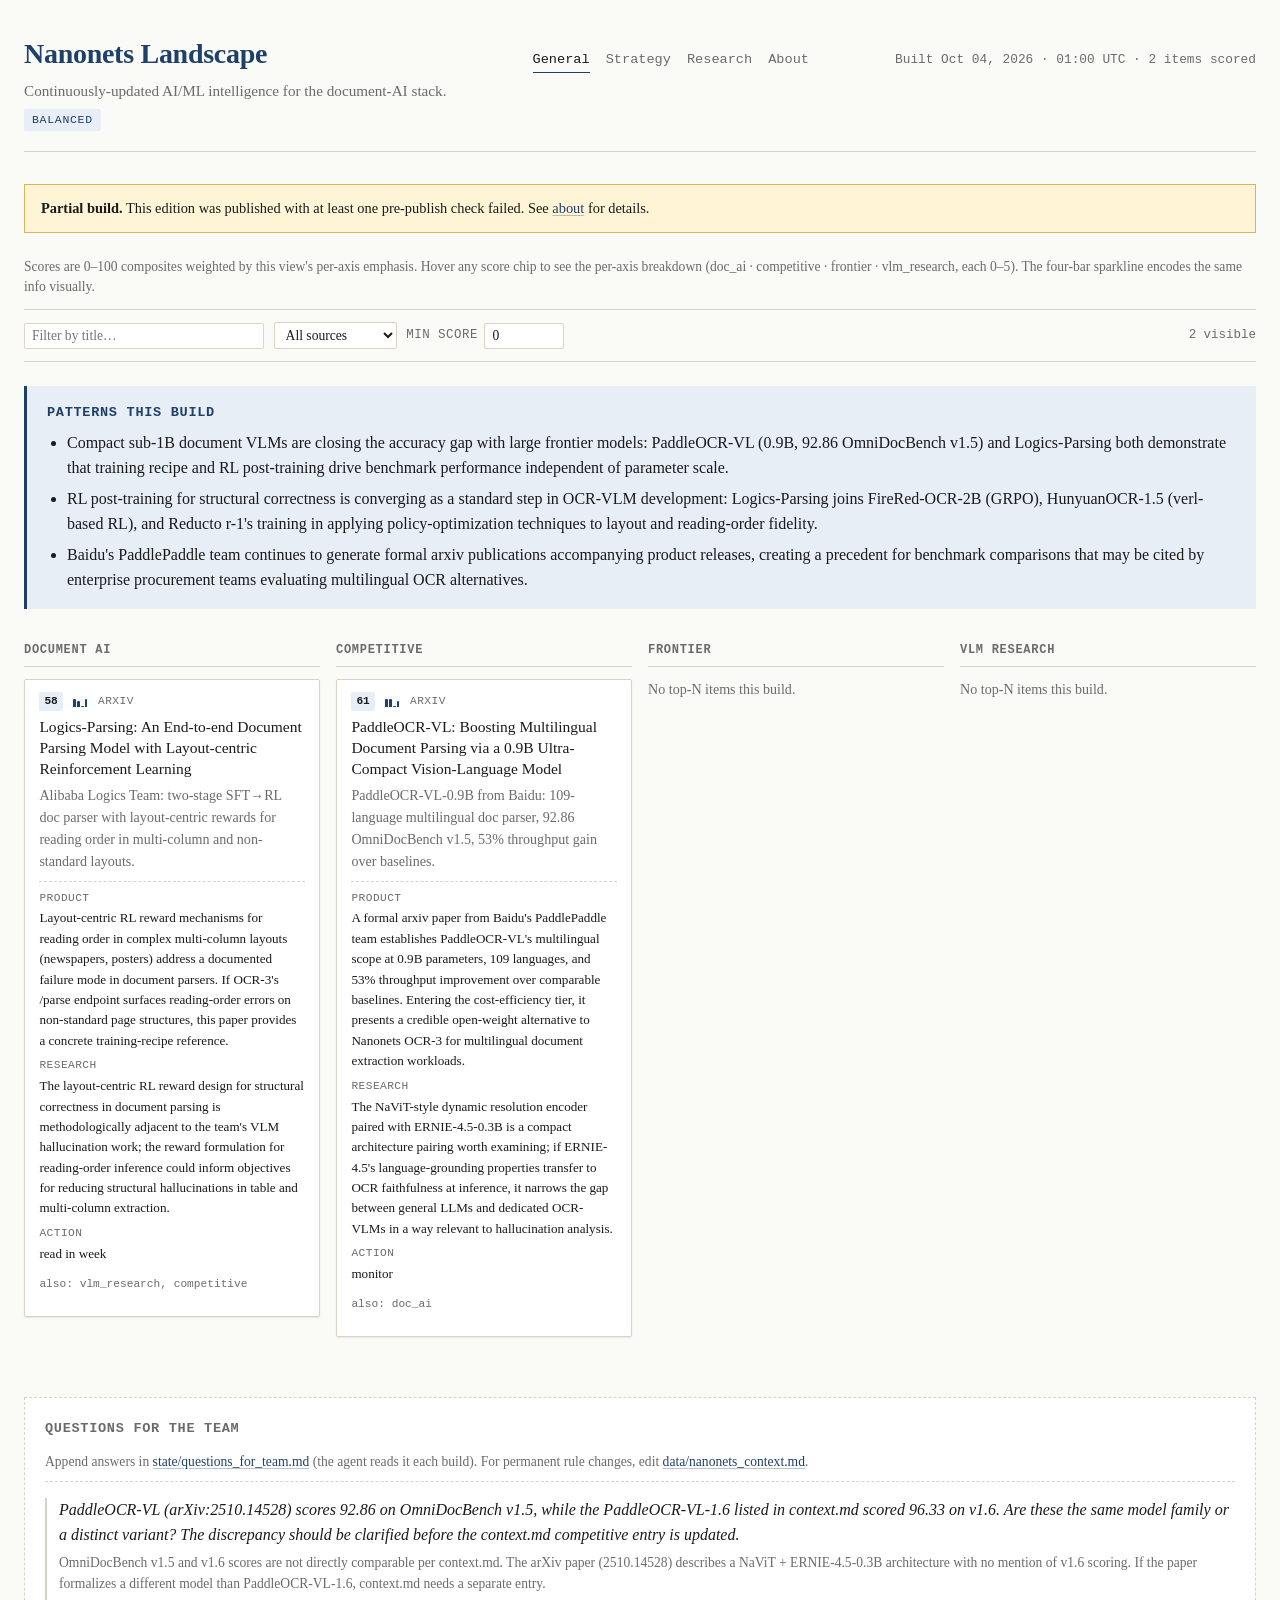
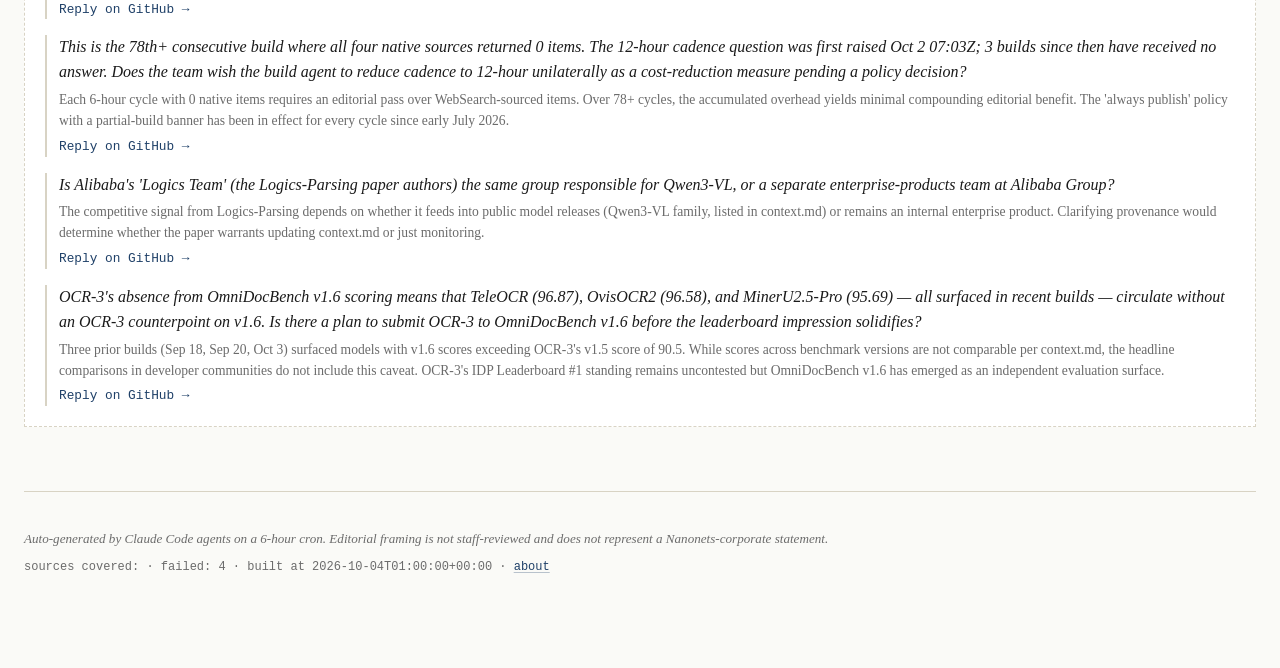
==== docs/index.html @ 40704bd5 "build: edition 2026-10-04T01:00:00+00:00 (2 items)" ====
<!DOCTYPE html>
<html lang="en">
<head>
  <meta charset="utf-8">
  <meta name="viewport" content="width=device-width, initial-scale=1.0">
  <meta http-equiv="cache-control" content="max-age=300">
  <title>Nanonets Landscape</title>
  <link rel="stylesheet" href="assets/styles.css">
  <style>:root { --color-accent: #1f4068; }</style>
</head>
<body data-view="default">

<header class="site-header">
  <div>
    <h1>Nanonets Landscape</h1>
    <p class="subtitle">Continuously-updated AI/ML intelligence for the document-AI stack.</p>
    <p class="emphasis-tag">Balanced</p>
  </div>
  <nav class="site-nav" aria-label="Audience views">
    <a href="index.html" class="current">General</a>
    <a href="for-prathamesh.html" >Strategy</a>
    <a href="for-dl-team.html" >Research</a>
    <a href="about.html">About</a>
  </nav>
  <span class="built-at">Built Oct 04, 2026 · 01:00 UTC · 2 items scored</span>
</header>

<div class="partial-banner">
  <strong>Partial build.</strong> This edition was published with at least one
  pre-publish check failed. See <a href="about.html">about</a> for details.
</div>

<p class="score-legend">
  Scores are 0–100 composites weighted by this view's per-axis emphasis. Hover any score chip to see the per-axis breakdown
  (doc_ai · competitive · frontier · vlm_research, each 0–5). The four-bar sparkline encodes the same info visually.
</p>

<section class="controls" aria-label="Filter and sort controls">
  <input type="search" id="filter-text" placeholder="Filter by title…" aria-label="Filter by title">
  <select id="filter-source" aria-label="Filter by source">
    <option value="">All sources</option>
    <option value="arxiv">arxiv</option>
    <option value="hn">hn</option>
    <option value="rss">rss</option>
    <option value="github_trending">github_trending</option>
  </select>
  <label>Min score
    <input type="number" id="filter-min" min="0" max="100" step="5" value="0" aria-label="Minimum composite score">
  </label>
  <span id="filter-count" class="filter-count"></span>
</section>

<section class="brief" aria-label="Today's brief">
  <h2>Patterns this build</h2>
  <ul>
    <li>Compact sub-1B document VLMs are closing the accuracy gap with large frontier models: PaddleOCR-VL (0.9B, 92.86 OmniDocBench v1.5) and Logics-Parsing both demonstrate that training recipe and RL post-training drive benchmark performance independent of parameter scale.</li>
    <li>RL post-training for structural correctness is converging as a standard step in OCR-VLM development: Logics-Parsing joins FireRed-OCR-2B (GRPO), HunyuanOCR-1.5 (verl-based RL), and Reducto r-1&#39;s training in applying policy-optimization techniques to layout and reading-order fidelity.</li>
    <li>Baidu&#39;s PaddlePaddle team continues to generate formal arxiv publications accompanying product releases, creating a precedent for benchmark comparisons that may be cited by enterprise procurement teams evaluating multilingual OCR alternatives.</li>
  </ul>
</section>

<section class="axes" aria-label="Items by axis">
  <div class="axis-col" data-axis="doc_ai">
    <h2>Document AI</h2>
<article class="item "
         data-source="arxiv"
         data-score="58">
  <div class="item-meta">
    <span class="item-score"
          title="doc_ai 4 · competitive 3 · frontier 0 · vlm_research 4 = 58 (this view's weighting)">58</span>
    <span class="sparkline" aria-hidden="true">
      <span style="height: 80%"></span><span style="height: 60%"></span><span style="height: 0%"></span><span style="height: 80%"></span>
    </span>
    <span class="item-source">arxiv</span>
  </div>
  <p class="item-title">
    <a href="https://arxiv.org/abs/2509.19760" target="_blank" rel="nofollow noopener noreferrer">Logics-Parsing: An End-to-end Document Parsing Model with Layout-centric Reinforcement Learning</a>
  </p>
  <p class="item-summary">Alibaba Logics Team: two-stage SFT→RL doc parser with layout-centric rewards for reading order in multi-column and non-standard layouts.</p>
  <div class="framing">
    <dl>
      <dt>Product</dt>
      <dd>Layout-centric RL reward mechanisms for reading order in complex multi-column layouts (newspapers, posters) address a documented failure mode in document parsers. If OCR-3&#39;s /parse endpoint surfaces reading-order errors on non-standard page structures, this paper provides a concrete training-recipe reference.</dd>
      <dt>Research</dt>
      <dd>The layout-centric RL reward design for structural correctness in document parsing is methodologically adjacent to the team&#39;s VLM hallucination work; the reward formulation for reading-order inference could inform objectives for reducing structural hallucinations in table and multi-column extraction.</dd>
      <dt>Action</dt>
      <dd>read in week</dd>
    </dl>
  </div>
  <p class="secondary-axes">also: vlm_research, competitive</p>
</article>  </div>
  <div class="axis-col" data-axis="competitive">
    <h2>Competitive</h2>
<article class="item "
         data-source="arxiv"
         data-score="61">
  <div class="item-meta">
    <span class="item-score"
          title="doc_ai 4 · competitive 4 · frontier 0 · vlm_research 3 = 61 (this view's weighting)">61</span>
    <span class="sparkline" aria-hidden="true">
      <span style="height: 80%"></span><span style="height: 80%"></span><span style="height: 0%"></span><span style="height: 60%"></span>
    </span>
    <span class="item-source">arxiv</span>
  </div>
  <p class="item-title">
    <a href="https://arxiv.org/abs/2510.14528" target="_blank" rel="nofollow noopener noreferrer">PaddleOCR-VL: Boosting Multilingual Document Parsing via a 0.9B Ultra-Compact Vision-Language Model</a>
  </p>
  <p class="item-summary">PaddleOCR-VL-0.9B from Baidu: 109-language multilingual doc parser, 92.86 OmniDocBench v1.5, 53% throughput gain over baselines.</p>
  <div class="framing">
    <dl>
      <dt>Product</dt>
      <dd>A formal arxiv paper from Baidu&#39;s PaddlePaddle team establishes PaddleOCR-VL&#39;s multilingual scope at 0.9B parameters, 109 languages, and 53% throughput improvement over comparable baselines. Entering the cost-efficiency tier, it presents a credible open-weight alternative to Nanonets OCR-3 for multilingual document extraction workloads.</dd>
      <dt>Research</dt>
      <dd>The NaViT-style dynamic resolution encoder paired with ERNIE-4.5-0.3B is a compact architecture pairing worth examining; if ERNIE-4.5&#39;s language-grounding properties transfer to OCR faithfulness at inference, it narrows the gap between general LLMs and dedicated OCR-VLMs in a way relevant to hallucination analysis.</dd>
      <dt>Action</dt>
      <dd>monitor</dd>
    </dl>
  </div>
  <p class="secondary-axes">also: doc_ai</p>
</article>  </div>
  <div class="axis-col" data-axis="frontier">
    <h2>Frontier</h2>
      <p class="item-summary">No top-N items this build.</p>
  </div>
  <div class="axis-col" data-axis="vlm_research">
    <h2>VLM research</h2>
      <p class="item-summary">No top-N items this build.</p>
  </div>
</section>

<aside class="ai-partner" aria-label="Questions from your AI partner">
  <h2>Questions for the team</h2>
  <p class="ai-partner-howto">
    Append answers in
    <a href="https://github.com/shehral/nn-landscape/blob/main/state/questions_for_team.md" target="_blank" rel="noopener">state/questions_for_team.md</a>
    (the agent reads it each build). For permanent rule changes, edit
    <a href="https://github.com/shehral/nn-landscape/blob/main/data/nanonets_context.md" target="_blank" rel="noopener">data/nanonets_context.md</a>.
  </p>
  <div class="question">
    <p class="question-text">PaddleOCR-VL (arXiv:2510.14528) scores 92.86 on OmniDocBench v1.5, while the PaddleOCR-VL-1.6 listed in context.md scored 96.33 on v1.6. Are these the same model family or a distinct variant? The discrepancy should be clarified before the context.md competitive entry is updated.</p>
    <p class="question-context">OmniDocBench v1.5 and v1.6 scores are not directly comparable per context.md. The arXiv paper (2510.14528) describes a NaViT + ERNIE-4.5-0.3B architecture with no mention of v1.6 scoring. If the paper formalizes a different model than PaddleOCR-VL-1.6, context.md needs a separate entry.</p>
    <p class="question-reply"><a href="https://github.com/shehral/nn-landscape/edit/main/state/questions_for_team.md" target="_blank" rel="noopener">Reply on GitHub →</a></p>
  </div>
  <div class="question">
    <p class="question-text">This is the 78th+ consecutive build where all four native sources returned 0 items. The 12-hour cadence question was first raised Oct 2 07:03Z; 3 builds since then have received no answer. Does the team wish the build agent to reduce cadence to 12-hour unilaterally as a cost-reduction measure pending a policy decision?</p>
    <p class="question-context">Each 6-hour cycle with 0 native items requires an editorial pass over WebSearch-sourced items. Over 78+ cycles, the accumulated overhead yields minimal compounding editorial benefit. The &#39;always publish&#39; policy with a partial-build banner has been in effect for every cycle since early July 2026.</p>
    <p class="question-reply"><a href="https://github.com/shehral/nn-landscape/edit/main/state/questions_for_team.md" target="_blank" rel="noopener">Reply on GitHub →</a></p>
  </div>
  <div class="question">
    <p class="question-text">Is Alibaba&#39;s &#39;Logics Team&#39; (the Logics-Parsing paper authors) the same group responsible for Qwen3-VL, or a separate enterprise-products team at Alibaba Group?</p>
    <p class="question-context">The competitive signal from Logics-Parsing depends on whether it feeds into public model releases (Qwen3-VL family, listed in context.md) or remains an internal enterprise product. Clarifying provenance would determine whether the paper warrants updating context.md or just monitoring.</p>
    <p class="question-reply"><a href="https://github.com/shehral/nn-landscape/edit/main/state/questions_for_team.md" target="_blank" rel="noopener">Reply on GitHub →</a></p>
  </div>
  <div class="question">
    <p class="question-text">OCR-3&#39;s absence from OmniDocBench v1.6 scoring means that TeleOCR (96.87), OvisOCR2 (96.58), and MinerU2.5-Pro (95.69) — all surfaced in recent builds — circulate without an OCR-3 counterpoint on v1.6. Is there a plan to submit OCR-3 to OmniDocBench v1.6 before the leaderboard impression solidifies?</p>
    <p class="question-context">Three prior builds (Sep 18, Sep 20, Oct 3) surfaced models with v1.6 scores exceeding OCR-3&#39;s v1.5 score of 90.5. While scores across benchmark versions are not comparable per context.md, the headline comparisons in developer communities do not include this caveat. OCR-3&#39;s IDP Leaderboard #1 standing remains uncontested but OmniDocBench v1.6 has emerged as an independent evaluation surface.</p>
    <p class="question-reply"><a href="https://github.com/shehral/nn-landscape/edit/main/state/questions_for_team.md" target="_blank" rel="noopener">Reply on GitHub →</a></p>
  </div>
</aside>

<footer class="site-footer">
  <p class="disclaimer">
    Auto-generated by Claude Code agents on a 6-hour cron. Editorial framing
    is not staff-reviewed and does not represent a Nanonets-corporate
    statement.
  </p>
  <p class="provenance">
    sources covered:     · failed: 4 · built at 2026-10-04T01:00:00+00:00
    · <a href="about.html">about</a>
  </p>
</footer>

<script>
(function() {
  const filterText = document.getElementById('filter-text');
  const filterSource = document.getElementById('filter-source');
  const filterMin = document.getElementById('filter-min');
  const count = document.getElementById('filter-count');
  const items = Array.from(document.querySelectorAll('article.item, .more-items li'));

  function apply() {
    const needle = (filterText.value || '').toLowerCase();
    const source = filterSource.value;
    const minScore = parseInt(filterMin.value, 10) || 0;
    let visible = 0;
    items.forEach(el => {
      const score = parseInt(el.dataset.score, 10) || 0;
      const src = el.dataset.source;
      const text = (el.textContent || '').toLowerCase();
      const ok = (!needle || text.indexOf(needle) >= 0)
              && (!source || src === source)
              && (score >= minScore);
      el.style.display = ok ? '' : 'none';
      if (ok) visible += 1;
    });
    count.textContent = visible + ' visible';
  }

  filterText.addEventListener('input', apply);
  filterSource.addEventListener('change', apply);
  filterMin.addEventListener('input', apply);
  apply();
})();
</script>

</body>
</html>
---- docs/assets/styles.css ----
/* Nanonets Landscape — analyst-grade typography, restrained palette,
   no build step. CSS variables + Grid + mobile-first. */

:root {
  --color-bg: #fafaf7;
  --color-card: #ffffff;
  --color-text: #1a1a1a;
  --color-muted: #6b6b6b;
  --color-rule: #d8d3c4;
  --color-accent: #1f4068;
  --color-accent-soft: #e7eef6;
  --color-hostility: #8a4a31;
  --color-hostility-soft: #f5ece5;

  --serif: "Iowan Old Style", "Source Serif Pro", "Charter", Georgia, serif;
  --mono: "JetBrains Mono", "SF Mono", Menlo, Consolas, monospace;

  --content-max: 88rem;
  --gutter: 1.5rem;
  --line-height: 1.55;

  --shadow-card: 0 1px 0 rgba(0, 0, 0, 0.04), 0 1px 3px rgba(0, 0, 0, 0.04);
}

* { box-sizing: border-box; }

html {
  font-family: var(--serif);
  color: var(--color-text);
  background: var(--color-bg);
  -webkit-font-smoothing: antialiased;
  text-rendering: optimizeLegibility;
  font-size: 16px;
}

body {
  margin: 0;
  line-height: var(--line-height);
  max-width: var(--content-max);
  margin-inline: auto;
  padding: 2rem var(--gutter) 5rem;
}

a {
  color: var(--color-accent);
  text-decoration: underline;
  text-decoration-color: rgba(31, 64, 104, 0.3);
  text-underline-offset: 2px;
}

a:hover { text-decoration-color: currentColor; }

/* ---------- Header ---------- */

.site-header {
  border-bottom: 1px solid var(--color-rule);
  padding-bottom: 1.25rem;
  margin-bottom: 2rem;
  display: flex;
  align-items: baseline;
  justify-content: space-between;
  gap: 1.5rem;
  flex-wrap: wrap;
}

.site-header h1 {
  margin: 0;
  font-size: 1.75rem;
  font-weight: 600;
  letter-spacing: -0.01em;
  color: var(--color-accent);
}

.site-header .subtitle {
  color: var(--color-muted);
  font-size: 0.95rem;
  margin: 0.25rem 0 0;
}

.site-header .emphasis-tag {
  font-family: var(--mono);
  font-size: 0.72rem;
  text-transform: uppercase;
  letter-spacing: 0.06em;
  color: var(--color-accent);
  background: var(--color-accent-soft);
  display: inline-block;
  padding: 2px 8px;
  border-radius: 2px;
  margin: 0.4rem 0 0;
}

.site-nav {
  display: flex;
  gap: 1rem;
  font-family: var(--mono);
  font-size: 0.85rem;
}

.site-nav a {
  text-decoration: none;
  color: var(--color-muted);
  padding-bottom: 2px;
  border-bottom: 1px solid transparent;
}

.site-nav a.current {
  color: var(--color-text);
  border-bottom-color: var(--color-accent);
}

.built-at {
  font-family: var(--mono);
  font-size: 0.8rem;
  color: var(--color-muted);
}

/* ---------- Brief (trend bullets above fold) ---------- */

.brief {
  background: var(--color-accent-soft);
  border-left: 3px solid var(--color-accent);
  padding: 1rem 1.25rem;
  margin-bottom: 2rem;
}

.brief h2 {
  margin: 0 0 0.5rem;
  font-size: 0.85rem;
  font-family: var(--mono);
  text-transform: uppercase;
  letter-spacing: 0.05em;
  color: var(--color-accent);
}

.brief ul { margin: 0; padding-left: 1.25rem; }
.brief li { margin-bottom: 0.4rem; }
.brief li:last-child { margin-bottom: 0; }

/* ---------- Axis columns ---------- */

.axes {
  display: grid;
  grid-template-columns: repeat(4, 1fr);
  gap: 1rem;
}

@media (max-width: 1100px) { .axes { grid-template-columns: repeat(2, 1fr); } }
@media (max-width: 640px)  { .axes { grid-template-columns: 1fr; } }

.axis-col h2 {
  font-family: var(--mono);
  font-size: 0.75rem;
  text-transform: uppercase;
  letter-spacing: 0.06em;
  color: var(--color-muted);
  margin: 0 0 0.75rem;
  padding-bottom: 0.4rem;
  border-bottom: 1px solid var(--color-rule);
}

/* ---------- Item card ---------- */

.item {
  background: var(--color-card);
  border: 1px solid var(--color-rule);
  padding: 0.75rem 0.9rem;
  margin-bottom: 0.7rem;
  box-shadow: var(--shadow-card);
  border-radius: 2px;
}

.item.hostility {
  border-left: 3px solid var(--color-hostility);
  background: var(--color-hostility-soft);
}

.item-meta {
  display: flex;
  gap: 0.6rem;
  align-items: center;
  font-family: var(--mono);
  font-size: 0.7rem;
  color: var(--color-muted);
  margin-bottom: 0.35rem;
}

.item-score {
  color: var(--color-text);
  font-weight: 600;
  background: var(--color-accent-soft);
  padding: 1px 5px;
  border-radius: 2px;
  cursor: help;
}

.item.hostility .item-score { background: var(--color-hostility-soft); color: var(--color-hostility); }

.item-source { text-transform: uppercase; letter-spacing: 0.04em; }

/* 4-bar sparkline: doc_ai · competitive · frontier · vlm_research */
.sparkline {
  display: inline-flex;
  align-items: flex-end;
  gap: 1px;
  height: 12px;
  width: 16px;
  background: rgba(0, 0, 0, 0.03);
  border-radius: 1px;
  padding: 1px;
}
.sparkline > span {
  display: inline-block;
  width: 3px;
  background: var(--color-accent);
  border-radius: 1px 1px 0 0;
  min-height: 1px;
}
.item.hostility .sparkline > span { background: var(--color-hostility); }

.item-title {
  font-size: 0.97rem;
  line-height: 1.35;
  margin: 0 0 0.35rem;
  font-weight: 500;
}

.item-title a { color: var(--color-text); text-decoration: none; }
.item-title a:hover { color: var(--color-accent); }

.item-summary {
  font-size: 0.88rem;
  color: var(--color-muted);
  margin: 0 0 0.4rem;
}

.framing {
  font-size: 0.82rem;
  border-top: 1px dashed var(--color-rule);
  padding-top: 0.5rem;
  margin-top: 0.5rem;
}

.framing dl { margin: 0; }
.framing dt {
  font-family: var(--mono);
  font-size: 0.7rem;
  text-transform: uppercase;
  letter-spacing: 0.04em;
  color: var(--color-muted);
  margin-top: 0.4rem;
}
.framing dt:first-child { margin-top: 0; }
.framing dd { margin: 0.1rem 0 0; }

.secondary-axes {
  font-family: var(--mono);
  font-size: 0.7rem;
  color: var(--color-muted);
}

/* ---------- Sidebar (AI-partner channel) ---------- */

.ai-partner {
  margin-top: 3rem;
  padding: 1.25rem;
  background: var(--color-card);
  border: 1px dashed var(--color-rule);
}

.ai-partner h2 {
  margin: 0 0 0.75rem;
  font-size: 0.85rem;
  font-family: var(--mono);
  text-transform: uppercase;
  letter-spacing: 0.05em;
  color: var(--color-muted);
}

.ai-partner .question {
  margin-bottom: 1rem;
  padding-left: 0.75rem;
  border-left: 2px solid var(--color-rule);
}

.ai-partner .question:last-child { margin-bottom: 0; }

.ai-partner .question-text { margin: 0 0 0.25rem; font-style: italic; }
.ai-partner .question-context { font-size: 0.85rem; color: var(--color-muted); margin: 0 0 0.35rem; }
.ai-partner .question-reply { margin: 0; font-size: 0.8rem; font-family: var(--mono); }
.ai-partner .question-reply a { text-decoration: none; color: var(--color-accent); }
.ai-partner .question-reply a:hover { text-decoration: underline; }
.ai-partner-howto { font-size: 0.85rem; color: var(--color-muted); margin: 0 0 1rem; padding-bottom: 0.6rem; border-bottom: 1px dashed var(--color-rule); }

/* ---------- Footer ---------- */

.site-footer {
  margin-top: 4rem;
  padding-top: 1.5rem;
  border-top: 1px solid var(--color-rule);
  font-size: 0.82rem;
  color: var(--color-muted);
}

.site-footer .disclaimer {
  font-style: italic;
  margin-bottom: 0.5rem;
}

.site-footer .provenance {
  font-family: var(--mono);
  font-size: 0.75rem;
  margin-top: 0.5rem;
}

.partial-banner {
  background: #fff4d6;
  border: 1px solid #d6b656;
  padding: 0.75rem 1rem;
  margin-bottom: 1.5rem;
  font-size: 0.9rem;
}

/* Score legend (above filters) */
.score-legend {
  font-size: 0.85rem;
  color: var(--color-muted);
  margin: 0 0 0.75rem;
  line-height: 1.5;
}

/* Filter + sort controls */
.controls {
  display: flex;
  gap: 0.6rem;
  align-items: center;
  flex-wrap: wrap;
  padding: 0.75rem 0;
  margin: 0 0 1.5rem;
  border-top: 1px solid var(--color-rule);
  border-bottom: 1px solid var(--color-rule);
  font-size: 0.85rem;
}
.controls input[type="search"],
.controls input[type="number"],
.controls select {
  font-family: var(--serif);
  font-size: 0.85rem;
  padding: 4px 7px;
  border: 1px solid var(--color-rule);
  border-radius: 2px;
  background: var(--color-card);
  color: var(--color-text);
}
.controls input[type="search"] { min-width: 240px; }
.controls input[type="number"] { width: 5rem; }
.controls label {
  display: inline-flex;
  align-items: center;
  gap: 0.4rem;
  color: var(--color-muted);
  font-family: var(--mono);
  font-size: 0.78rem;
  text-transform: uppercase;
  letter-spacing: 0.04em;
}
.controls .filter-count {
  margin-left: auto;
  font-family: var(--mono);
  font-size: 0.78rem;
  color: var(--color-muted);
}

/* "Show N more" disclosure */
.more-items {
  margin-top: 0.4rem;
  font-size: 0.83rem;
}
.more-items summary {
  cursor: pointer;
  font-family: var(--mono);
  font-size: 0.72rem;
  text-transform: uppercase;
  letter-spacing: 0.05em;
  color: var(--color-muted);
  padding: 0.4rem 0;
  border-top: 1px dashed var(--color-rule);
}
.more-items summary:hover { color: var(--color-accent); }
.more-items ul { margin: 0.4rem 0 0; padding: 0; list-style: none; }
.more-items li {
  display: flex;
  align-items: baseline;
  gap: 0.4rem;
  padding: 0.3rem 0;
  border-bottom: 1px dotted var(--color-rule);
}
.more-items li:last-child { border-bottom: none; }
.more-score {
  font-family: var(--mono);
  font-size: 0.72rem;
  color: var(--color-muted);
  font-weight: 600;
  min-width: 22px;
  text-align: right;
}
.more-items li a { color: var(--color-text); text-decoration: none; flex: 1; }
.more-items li a:hover { color: var(--color-accent); text-decoration: underline; }
.more-source {
  font-family: var(--mono);
  font-size: 0.7rem;
  color: var(--color-muted);
  text-transform: uppercase;
}

/* ---------- About page ---------- */

.about-content {
  max-width: 42rem;
}

.about-content h2 {
  margin-top: 2rem;
  border-bottom: 1px solid var(--color-rule);
  padding-bottom: 0.3rem;
}

.about-content p { font-size: 1rem; }
.about-content code { font-family: var(--mono); font-size: 0.9em; background: var(--color-accent-soft); padding: 1px 4px; border-radius: 2px; }
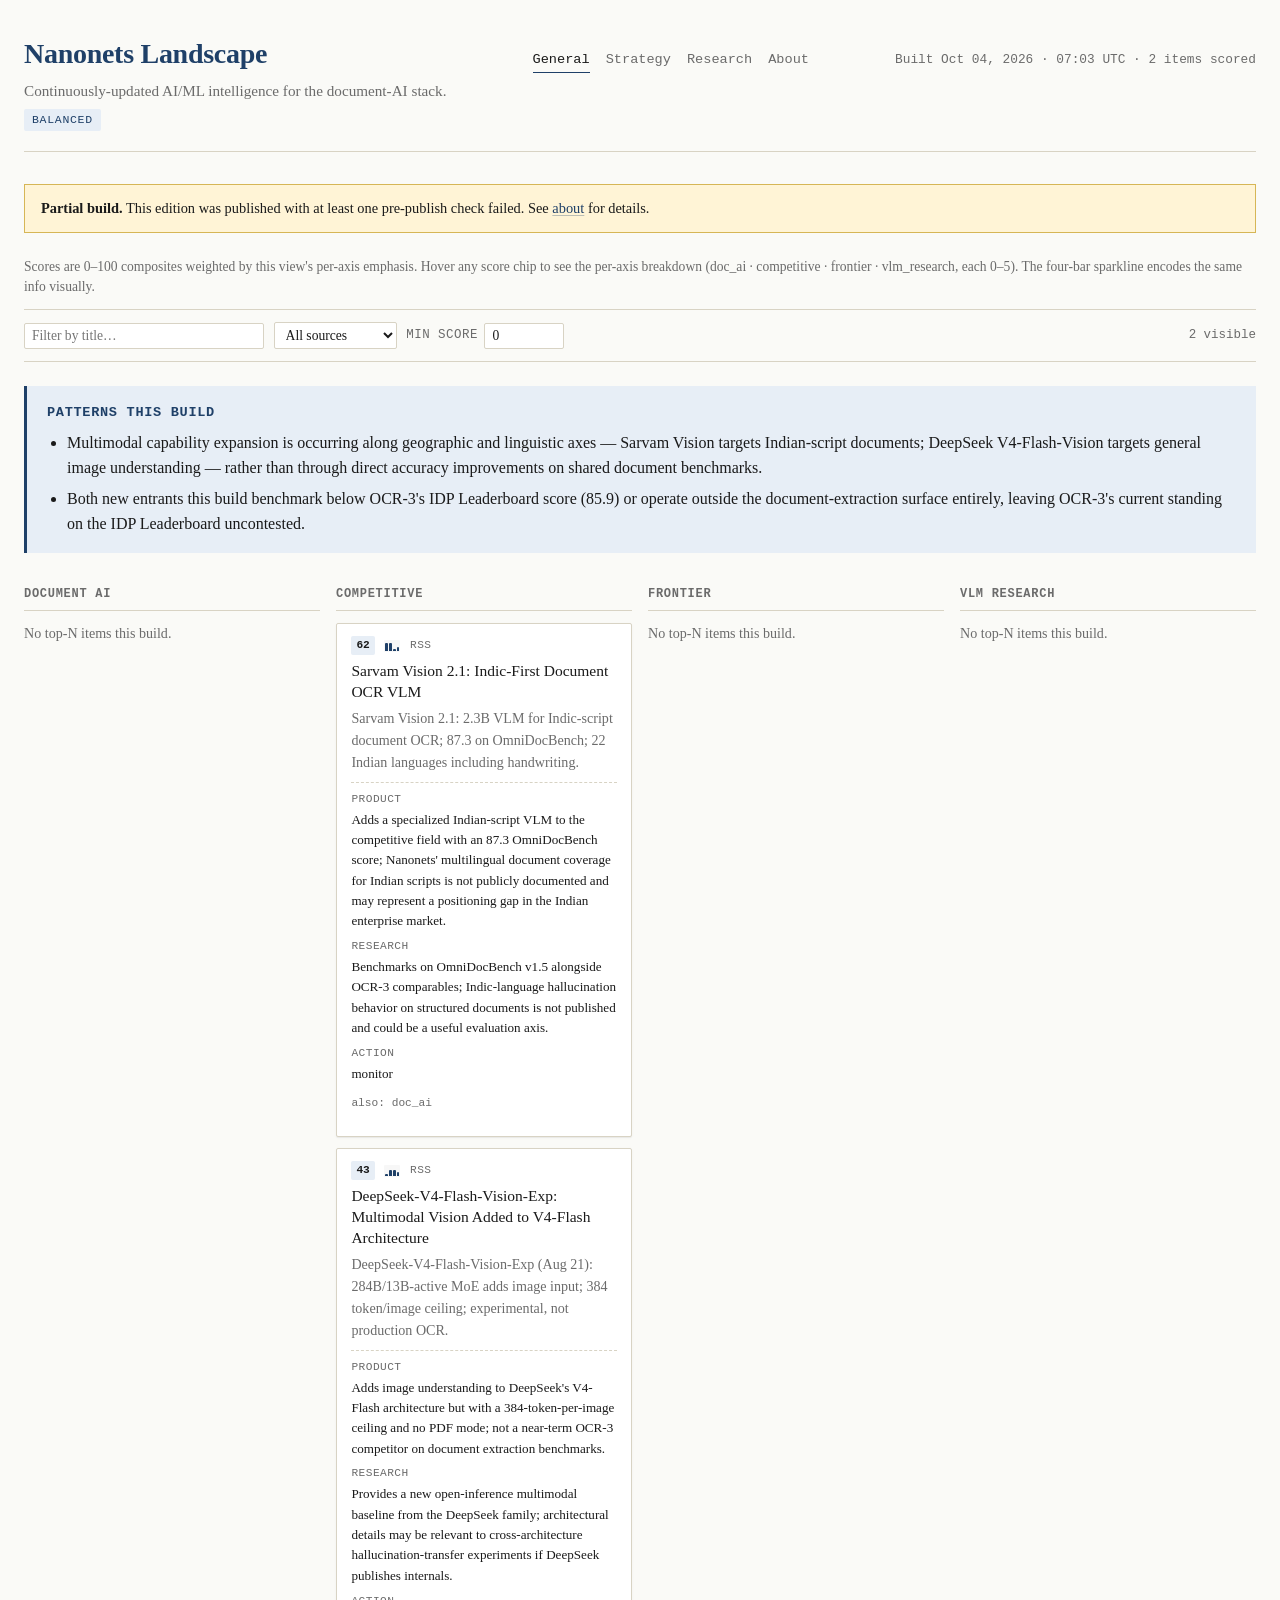
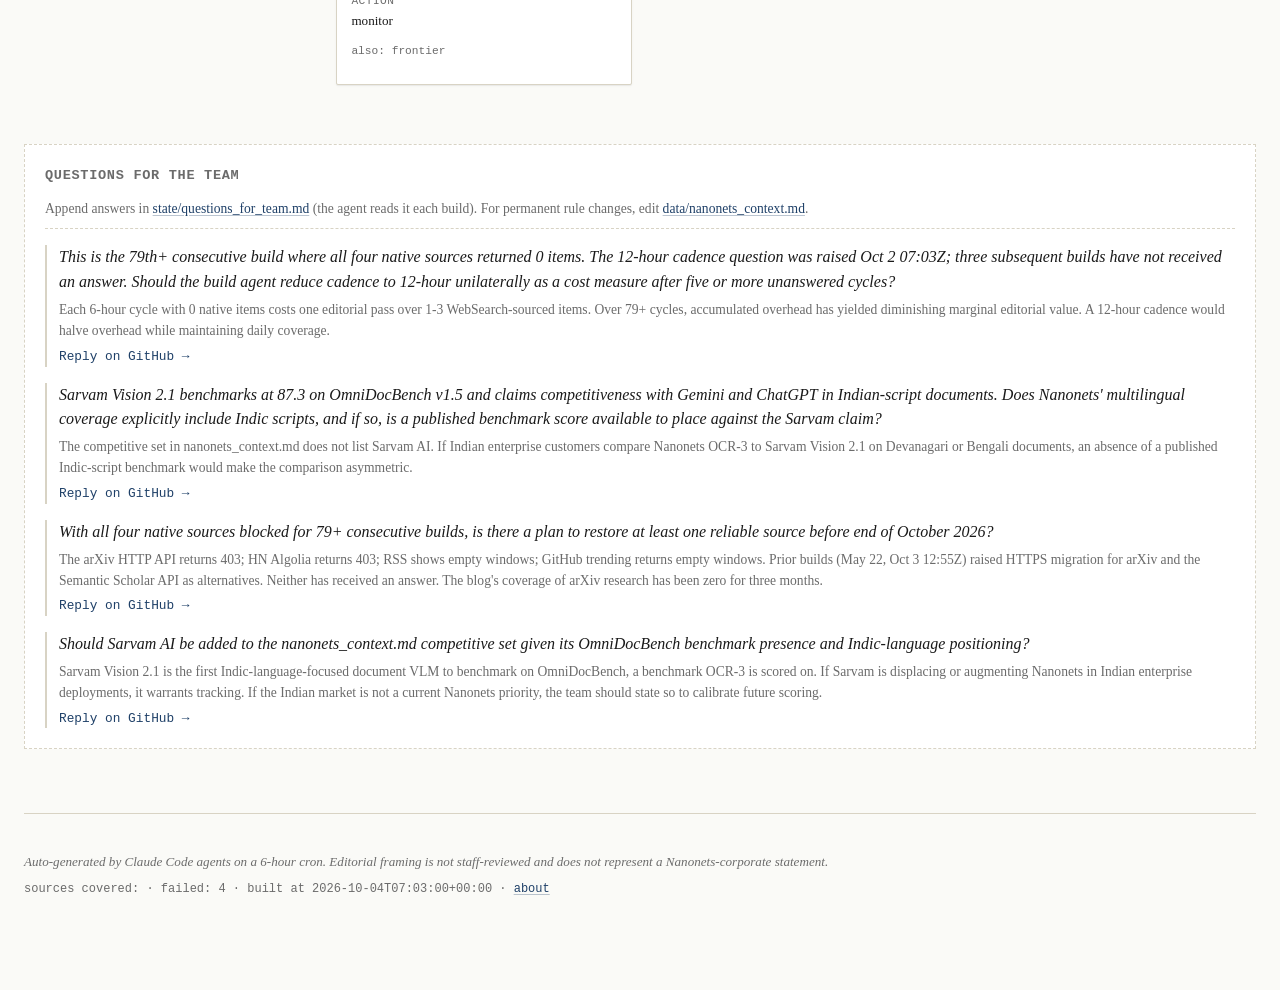
==== commit f63db298: "build: edition 2026-10-04T07:03:00+00:00 (2 items)" ====
--- a/docs/index.html
+++ b/docs/index.html
@@ -22,7 +22,7 @@
     <a href="for-dl-team.html" >Research</a>
     <a href="about.html">About</a>
   </nav>
-  <span class="built-at">Built Oct 04, 2026 · 01:00 UTC · 2 items scored</span>
+  <span class="built-at">Built Oct 04, 2026 · 07:03 UTC · 2 items scored</span>
 </header>
 
 <div class="partial-banner">
@@ -53,70 +53,70 @@
 <section class="brief" aria-label="Today's brief">
   <h2>Patterns this build</h2>
   <ul>
-    <li>Compact sub-1B document VLMs are closing the accuracy gap with large frontier models: PaddleOCR-VL (0.9B, 92.86 OmniDocBench v1.5) and Logics-Parsing both demonstrate that training recipe and RL post-training drive benchmark performance independent of parameter scale.</li>
-    <li>RL post-training for structural correctness is converging as a standard step in OCR-VLM development: Logics-Parsing joins FireRed-OCR-2B (GRPO), HunyuanOCR-1.5 (verl-based RL), and Reducto r-1&#39;s training in applying policy-optimization techniques to layout and reading-order fidelity.</li>
-    <li>Baidu&#39;s PaddlePaddle team continues to generate formal arxiv publications accompanying product releases, creating a precedent for benchmark comparisons that may be cited by enterprise procurement teams evaluating multilingual OCR alternatives.</li>
+    <li>Multimodal capability expansion is occurring along geographic and linguistic axes — Sarvam Vision targets Indian-script documents; DeepSeek V4-Flash-Vision targets general image understanding — rather than through direct accuracy improvements on shared document benchmarks.</li>
+    <li>Both new entrants this build benchmark below OCR-3&#39;s IDP Leaderboard score (85.9) or operate outside the document-extraction surface entirely, leaving OCR-3&#39;s current standing on the IDP Leaderboard uncontested.</li>
   </ul>
 </section>
 
 <section class="axes" aria-label="Items by axis">
   <div class="axis-col" data-axis="doc_ai">
     <h2>Document AI</h2>
+      <p class="item-summary">No top-N items this build.</p>
+  </div>
+  <div class="axis-col" data-axis="competitive">
+    <h2>Competitive</h2>
 <article class="item "
-         data-source="arxiv"
-         data-score="58">
+         data-source="rss"
+         data-score="62">
   <div class="item-meta">
     <span class="item-score"
-          title="doc_ai 4 · competitive 3 · frontier 0 · vlm_research 4 = 58 (this view's weighting)">58</span>
+          title="doc_ai 4 · competitive 4 · frontier 1 · vlm_research 2 = 62 (this view's weighting)">62</span>
     <span class="sparkline" aria-hidden="true">
-      <span style="height: 80%"></span><span style="height: 60%"></span><span style="height: 0%"></span><span style="height: 80%"></span>
+      <span style="height: 80%"></span><span style="height: 80%"></span><span style="height: 20%"></span><span style="height: 40%"></span>
     </span>
-    <span class="item-source">arxiv</span>
+    <span class="item-source">rss</span>
   </div>
   <p class="item-title">
-    <a href="https://arxiv.org/abs/2509.19760" target="_blank" rel="nofollow noopener noreferrer">Logics-Parsing: An End-to-end Document Parsing Model with Layout-centric Reinforcement Learning</a>
-  </p>
-  <p class="item-summary">Alibaba Logics Team: two-stage SFT→RL doc parser with layout-centric rewards for reading order in multi-column and non-standard layouts.</p>
+    <a href="https://www.sarvam.ai/blogs/sarvam-vision" target="_blank" rel="nofollow noopener noreferrer">Sarvam Vision 2.1: Indic-First Document OCR VLM</a>
+  </p>
+  <p class="item-summary">Sarvam Vision 2.1: 2.3B VLM for Indic-script document OCR; 87.3 on OmniDocBench; 22 Indian languages including handwriting.</p>
   <div class="framing">
     <dl>
       <dt>Product</dt>
-      <dd>Layout-centric RL reward mechanisms for reading order in complex multi-column layouts (newspapers, posters) address a documented failure mode in document parsers. If OCR-3&#39;s /parse endpoint surfaces reading-order errors on non-standard page structures, this paper provides a concrete training-recipe reference.</dd>
+      <dd>Adds a specialized Indian-script VLM to the competitive field with an 87.3 OmniDocBench score; Nanonets&#39; multilingual document coverage for Indian scripts is not publicly documented and may represent a positioning gap in the Indian enterprise market.</dd>
       <dt>Research</dt>
-      <dd>The layout-centric RL reward design for structural correctness in document parsing is methodologically adjacent to the team&#39;s VLM hallucination work; the reward formulation for reading-order inference could inform objectives for reducing structural hallucinations in table and multi-column extraction.</dd>
+      <dd>Benchmarks on OmniDocBench v1.5 alongside OCR-3 comparables; Indic-language hallucination behavior on structured documents is not published and could be a useful evaluation axis.</dd>
       <dt>Action</dt>
-      <dd>read in week</dd>
+      <dd>monitor</dd>
     </dl>
   </div>
-  <p class="secondary-axes">also: vlm_research, competitive</p>
-</article>  </div>
-  <div class="axis-col" data-axis="competitive">
-    <h2>Competitive</h2>
-<article class="item "
-         data-source="arxiv"
-         data-score="61">
+  <p class="secondary-axes">also: doc_ai</p>
+</article><article class="item "
+         data-source="rss"
+         data-score="43">
   <div class="item-meta">
     <span class="item-score"
-          title="doc_ai 4 · competitive 4 · frontier 0 · vlm_research 3 = 61 (this view's weighting)">61</span>
+          title="doc_ai 1 · competitive 3 · frontier 3 · vlm_research 2 = 43 (this view's weighting)">43</span>
     <span class="sparkline" aria-hidden="true">
-      <span style="height: 80%"></span><span style="height: 80%"></span><span style="height: 0%"></span><span style="height: 60%"></span>
+      <span style="height: 20%"></span><span style="height: 60%"></span><span style="height: 60%"></span><span style="height: 40%"></span>
     </span>
-    <span class="item-source">arxiv</span>
+    <span class="item-source">rss</span>
   </div>
   <p class="item-title">
-    <a href="https://arxiv.org/abs/2510.14528" target="_blank" rel="nofollow noopener noreferrer">PaddleOCR-VL: Boosting Multilingual Document Parsing via a 0.9B Ultra-Compact Vision-Language Model</a>
-  </p>
-  <p class="item-summary">PaddleOCR-VL-0.9B from Baidu: 109-language multilingual doc parser, 92.86 OmniDocBench v1.5, 53% throughput gain over baselines.</p>
+    <a href="https://datanorth.ai/news/deepseek-launches-v4-flash-vision-exp" target="_blank" rel="nofollow noopener noreferrer">DeepSeek-V4-Flash-Vision-Exp: Multimodal Vision Added to V4-Flash Architecture</a>
+  </p>
+  <p class="item-summary">DeepSeek-V4-Flash-Vision-Exp (Aug 21): 284B/13B-active MoE adds image input; 384 token/image ceiling; experimental, not production OCR.</p>
   <div class="framing">
     <dl>
       <dt>Product</dt>
-      <dd>A formal arxiv paper from Baidu&#39;s PaddlePaddle team establishes PaddleOCR-VL&#39;s multilingual scope at 0.9B parameters, 109 languages, and 53% throughput improvement over comparable baselines. Entering the cost-efficiency tier, it presents a credible open-weight alternative to Nanonets OCR-3 for multilingual document extraction workloads.</dd>
+      <dd>Adds image understanding to DeepSeek&#39;s V4-Flash architecture but with a 384-token-per-image ceiling and no PDF mode; not a near-term OCR-3 competitor on document extraction benchmarks.</dd>
       <dt>Research</dt>
-      <dd>The NaViT-style dynamic resolution encoder paired with ERNIE-4.5-0.3B is a compact architecture pairing worth examining; if ERNIE-4.5&#39;s language-grounding properties transfer to OCR faithfulness at inference, it narrows the gap between general LLMs and dedicated OCR-VLMs in a way relevant to hallucination analysis.</dd>
+      <dd>Provides a new open-inference multimodal baseline from the DeepSeek family; architectural details may be relevant to cross-architecture hallucination-transfer experiments if DeepSeek publishes internals.</dd>
       <dt>Action</dt>
       <dd>monitor</dd>
     </dl>
   </div>
-  <p class="secondary-axes">also: doc_ai</p>
+  <p class="secondary-axes">also: frontier</p>
 </article>  </div>
   <div class="axis-col" data-axis="frontier">
     <h2>Frontier</h2>
@@ -137,23 +137,23 @@
     <a href="https://github.com/shehral/nn-landscape/blob/main/data/nanonets_context.md" target="_blank" rel="noopener">data/nanonets_context.md</a>.
   </p>
   <div class="question">
-    <p class="question-text">PaddleOCR-VL (arXiv:2510.14528) scores 92.86 on OmniDocBench v1.5, while the PaddleOCR-VL-1.6 listed in context.md scored 96.33 on v1.6. Are these the same model family or a distinct variant? The discrepancy should be clarified before the context.md competitive entry is updated.</p>
-    <p class="question-context">OmniDocBench v1.5 and v1.6 scores are not directly comparable per context.md. The arXiv paper (2510.14528) describes a NaViT + ERNIE-4.5-0.3B architecture with no mention of v1.6 scoring. If the paper formalizes a different model than PaddleOCR-VL-1.6, context.md needs a separate entry.</p>
-    <p class="question-reply"><a href="https://github.com/shehral/nn-landscape/edit/main/state/questions_for_team.md" target="_blank" rel="noopener">Reply on GitHub →</a></p>
-  </div>
-  <div class="question">
-    <p class="question-text">This is the 78th+ consecutive build where all four native sources returned 0 items. The 12-hour cadence question was first raised Oct 2 07:03Z; 3 builds since then have received no answer. Does the team wish the build agent to reduce cadence to 12-hour unilaterally as a cost-reduction measure pending a policy decision?</p>
-    <p class="question-context">Each 6-hour cycle with 0 native items requires an editorial pass over WebSearch-sourced items. Over 78+ cycles, the accumulated overhead yields minimal compounding editorial benefit. The &#39;always publish&#39; policy with a partial-build banner has been in effect for every cycle since early July 2026.</p>
-    <p class="question-reply"><a href="https://github.com/shehral/nn-landscape/edit/main/state/questions_for_team.md" target="_blank" rel="noopener">Reply on GitHub →</a></p>
-  </div>
-  <div class="question">
-    <p class="question-text">Is Alibaba&#39;s &#39;Logics Team&#39; (the Logics-Parsing paper authors) the same group responsible for Qwen3-VL, or a separate enterprise-products team at Alibaba Group?</p>
-    <p class="question-context">The competitive signal from Logics-Parsing depends on whether it feeds into public model releases (Qwen3-VL family, listed in context.md) or remains an internal enterprise product. Clarifying provenance would determine whether the paper warrants updating context.md or just monitoring.</p>
-    <p class="question-reply"><a href="https://github.com/shehral/nn-landscape/edit/main/state/questions_for_team.md" target="_blank" rel="noopener">Reply on GitHub →</a></p>
-  </div>
-  <div class="question">
-    <p class="question-text">OCR-3&#39;s absence from OmniDocBench v1.6 scoring means that TeleOCR (96.87), OvisOCR2 (96.58), and MinerU2.5-Pro (95.69) — all surfaced in recent builds — circulate without an OCR-3 counterpoint on v1.6. Is there a plan to submit OCR-3 to OmniDocBench v1.6 before the leaderboard impression solidifies?</p>
-    <p class="question-context">Three prior builds (Sep 18, Sep 20, Oct 3) surfaced models with v1.6 scores exceeding OCR-3&#39;s v1.5 score of 90.5. While scores across benchmark versions are not comparable per context.md, the headline comparisons in developer communities do not include this caveat. OCR-3&#39;s IDP Leaderboard #1 standing remains uncontested but OmniDocBench v1.6 has emerged as an independent evaluation surface.</p>
+    <p class="question-text">This is the 79th+ consecutive build where all four native sources returned 0 items. The 12-hour cadence question was raised Oct 2 07:03Z; three subsequent builds have not received an answer. Should the build agent reduce cadence to 12-hour unilaterally as a cost measure after five or more unanswered cycles?</p>
+    <p class="question-context">Each 6-hour cycle with 0 native items costs one editorial pass over 1-3 WebSearch-sourced items. Over 79+ cycles, accumulated overhead has yielded diminishing marginal editorial value. A 12-hour cadence would halve overhead while maintaining daily coverage.</p>
+    <p class="question-reply"><a href="https://github.com/shehral/nn-landscape/edit/main/state/questions_for_team.md" target="_blank" rel="noopener">Reply on GitHub →</a></p>
+  </div>
+  <div class="question">
+    <p class="question-text">Sarvam Vision 2.1 benchmarks at 87.3 on OmniDocBench v1.5 and claims competitiveness with Gemini and ChatGPT in Indian-script documents. Does Nanonets&#39; multilingual coverage explicitly include Indic scripts, and if so, is a published benchmark score available to place against the Sarvam claim?</p>
+    <p class="question-context">The competitive set in nanonets_context.md does not list Sarvam AI. If Indian enterprise customers compare Nanonets OCR-3 to Sarvam Vision 2.1 on Devanagari or Bengali documents, an absence of a published Indic-script benchmark would make the comparison asymmetric.</p>
+    <p class="question-reply"><a href="https://github.com/shehral/nn-landscape/edit/main/state/questions_for_team.md" target="_blank" rel="noopener">Reply on GitHub →</a></p>
+  </div>
+  <div class="question">
+    <p class="question-text">With all four native sources blocked for 79+ consecutive builds, is there a plan to restore at least one reliable source before end of October 2026?</p>
+    <p class="question-context">The arXiv HTTP API returns 403; HN Algolia returns 403; RSS shows empty windows; GitHub trending returns empty windows. Prior builds (May 22, Oct 3 12:55Z) raised HTTPS migration for arXiv and the Semantic Scholar API as alternatives. Neither has received an answer. The blog&#39;s coverage of arXiv research has been zero for three months.</p>
+    <p class="question-reply"><a href="https://github.com/shehral/nn-landscape/edit/main/state/questions_for_team.md" target="_blank" rel="noopener">Reply on GitHub →</a></p>
+  </div>
+  <div class="question">
+    <p class="question-text">Should Sarvam AI be added to the nanonets_context.md competitive set given its OmniDocBench benchmark presence and Indic-language positioning?</p>
+    <p class="question-context">Sarvam Vision 2.1 is the first Indic-language-focused document VLM to benchmark on OmniDocBench, a benchmark OCR-3 is scored on. If Sarvam is displacing or augmenting Nanonets in Indian enterprise deployments, it warrants tracking. If the Indian market is not a current Nanonets priority, the team should state so to calibrate future scoring.</p>
     <p class="question-reply"><a href="https://github.com/shehral/nn-landscape/edit/main/state/questions_for_team.md" target="_blank" rel="noopener">Reply on GitHub →</a></p>
   </div>
 </aside>
@@ -165,7 +165,7 @@
     statement.
   </p>
   <p class="provenance">
-    sources covered:     · failed: 4 · built at 2026-10-04T01:00:00+00:00
+    sources covered:     · failed: 4 · built at 2026-10-04T07:03:00+00:00
     · <a href="about.html">about</a>
   </p>
 </footer>
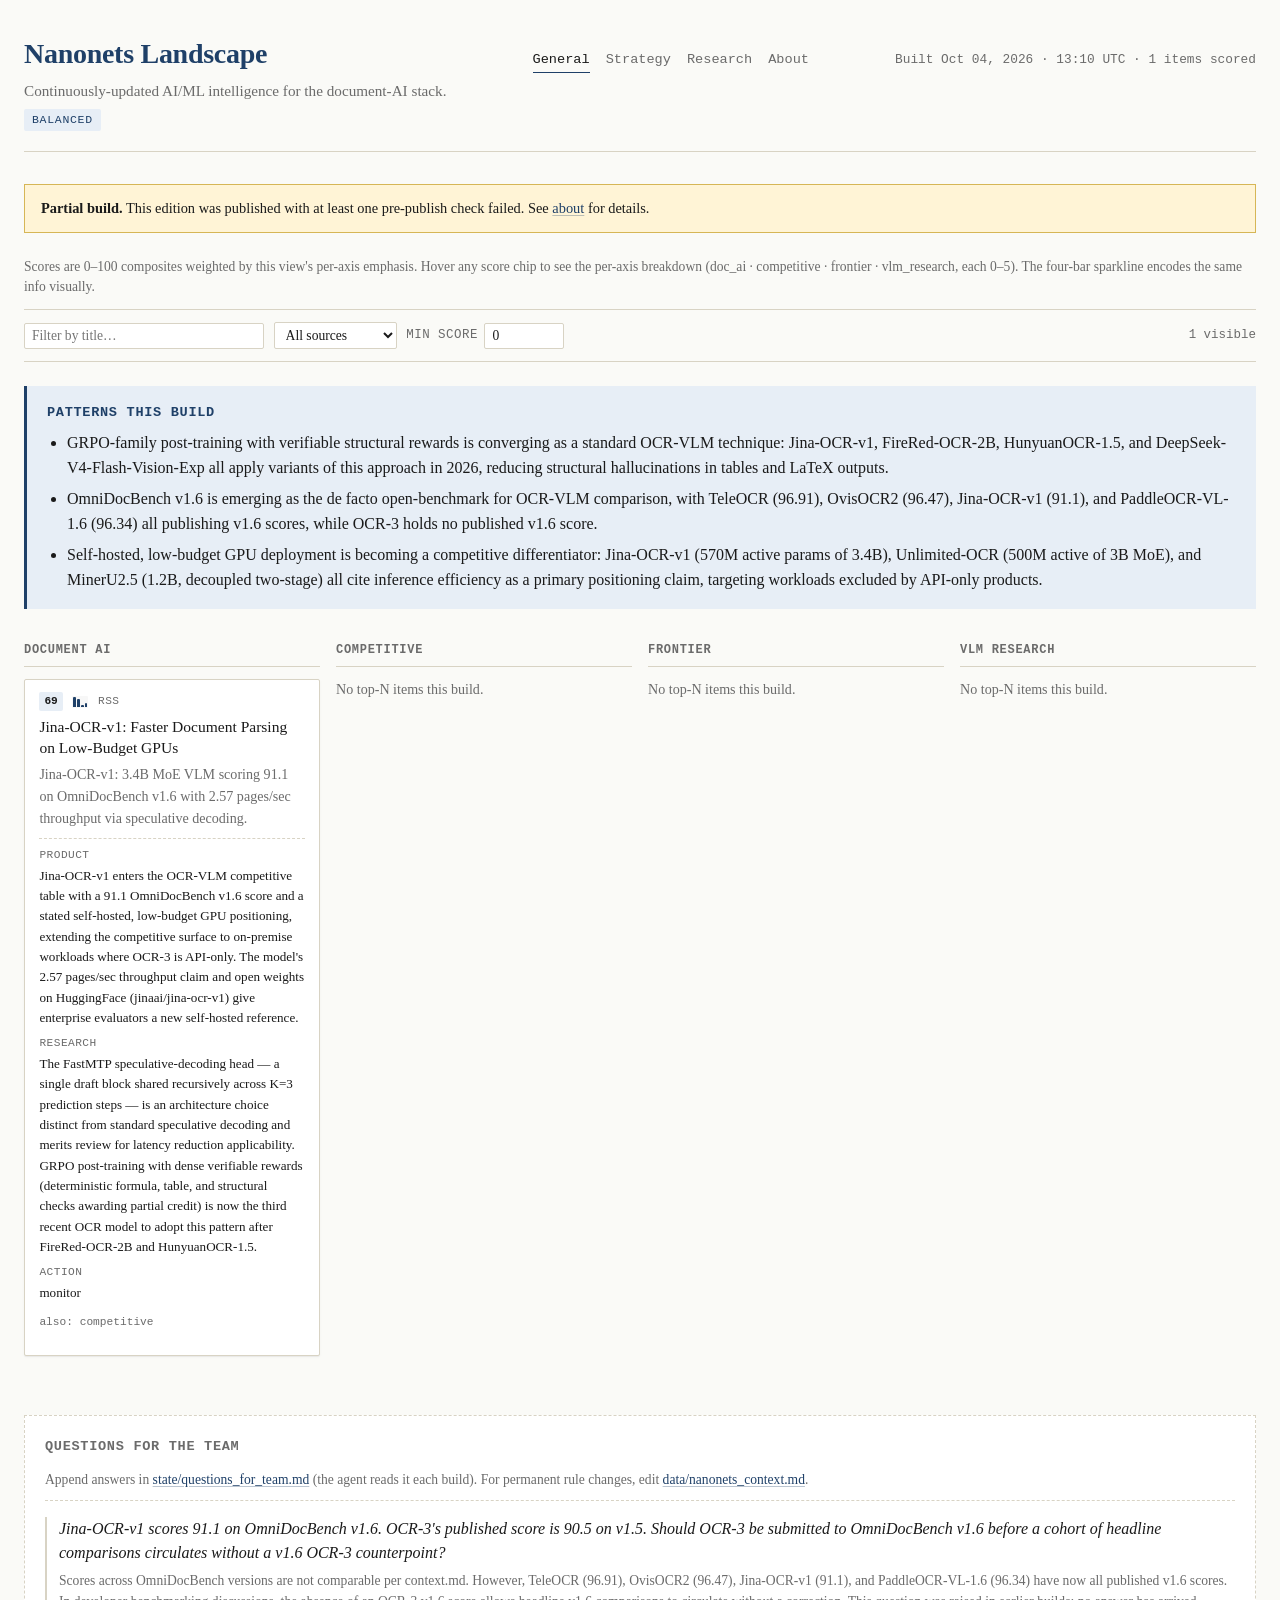
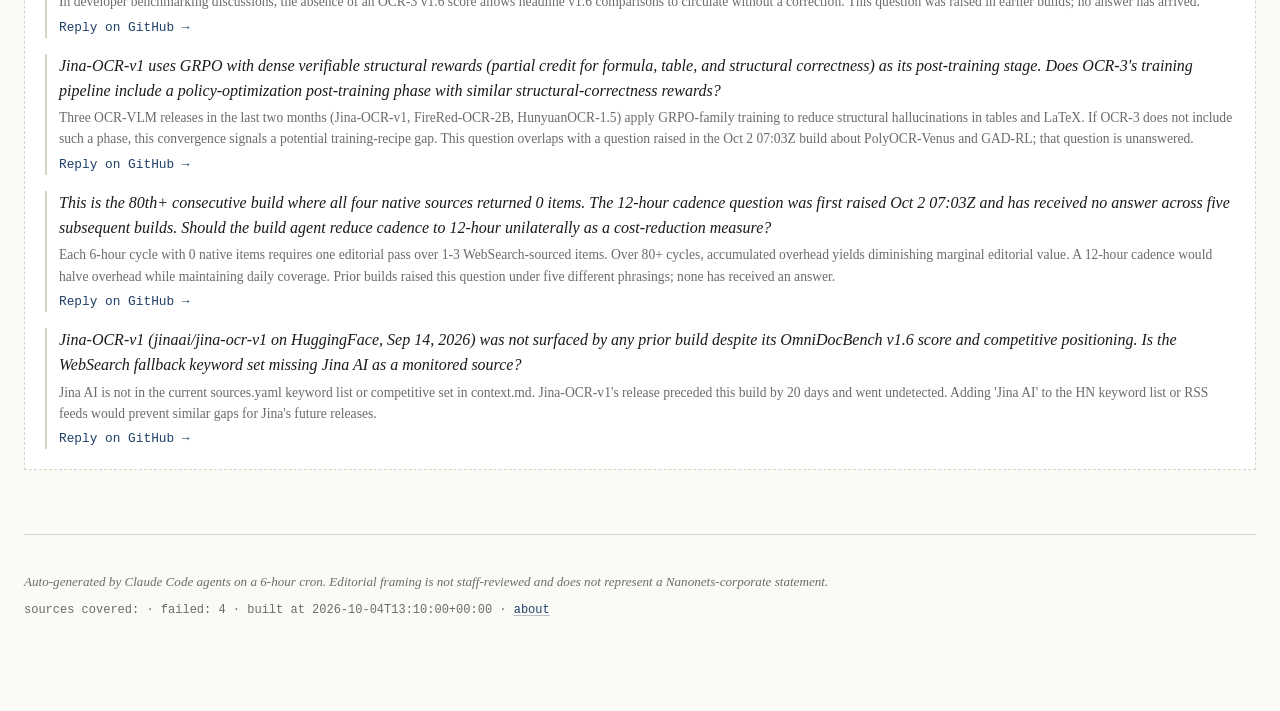
==== commit 824fcea2: "build: edition 2026-10-04T13:10:00+00:00 (1 items)" ====
--- a/docs/index.html
+++ b/docs/index.html
@@ -22,7 +22,7 @@
     <a href="for-dl-team.html" >Research</a>
     <a href="about.html">About</a>
   </nav>
-  <span class="built-at">Built Oct 04, 2026 · 07:03 UTC · 2 items scored</span>
+  <span class="built-at">Built Oct 04, 2026 · 13:10 UTC · 1 items scored</span>
 </header>
 
 <div class="partial-banner">
@@ -53,71 +53,46 @@
 <section class="brief" aria-label="Today's brief">
   <h2>Patterns this build</h2>
   <ul>
-    <li>Multimodal capability expansion is occurring along geographic and linguistic axes — Sarvam Vision targets Indian-script documents; DeepSeek V4-Flash-Vision targets general image understanding — rather than through direct accuracy improvements on shared document benchmarks.</li>
-    <li>Both new entrants this build benchmark below OCR-3&#39;s IDP Leaderboard score (85.9) or operate outside the document-extraction surface entirely, leaving OCR-3&#39;s current standing on the IDP Leaderboard uncontested.</li>
+    <li>GRPO-family post-training with verifiable structural rewards is converging as a standard OCR-VLM technique: Jina-OCR-v1, FireRed-OCR-2B, HunyuanOCR-1.5, and DeepSeek-V4-Flash-Vision-Exp all apply variants of this approach in 2026, reducing structural hallucinations in tables and LaTeX outputs.</li>
+    <li>OmniDocBench v1.6 is emerging as the de facto open-benchmark for OCR-VLM comparison, with TeleOCR (96.91), OvisOCR2 (96.47), Jina-OCR-v1 (91.1), and PaddleOCR-VL-1.6 (96.34) all publishing v1.6 scores, while OCR-3 holds no published v1.6 score.</li>
+    <li>Self-hosted, low-budget GPU deployment is becoming a competitive differentiator: Jina-OCR-v1 (570M active params of 3.4B), Unlimited-OCR (500M active of 3B MoE), and MinerU2.5 (1.2B, decoupled two-stage) all cite inference efficiency as a primary positioning claim, targeting workloads excluded by API-only products.</li>
   </ul>
 </section>
 
 <section class="axes" aria-label="Items by axis">
   <div class="axis-col" data-axis="doc_ai">
     <h2>Document AI</h2>
-      <p class="item-summary">No top-N items this build.</p>
-  </div>
-  <div class="axis-col" data-axis="competitive">
-    <h2>Competitive</h2>
 <article class="item "
          data-source="rss"
-         data-score="62">
+         data-score="69">
   <div class="item-meta">
     <span class="item-score"
-          title="doc_ai 4 · competitive 4 · frontier 1 · vlm_research 2 = 62 (this view's weighting)">62</span>
+          title="doc_ai 5 · competitive 4 · frontier 1 · vlm_research 2 = 69 (this view's weighting)">69</span>
     <span class="sparkline" aria-hidden="true">
-      <span style="height: 80%"></span><span style="height: 80%"></span><span style="height: 20%"></span><span style="height: 40%"></span>
+      <span style="height: 100%"></span><span style="height: 80%"></span><span style="height: 20%"></span><span style="height: 40%"></span>
     </span>
     <span class="item-source">rss</span>
   </div>
   <p class="item-title">
-    <a href="https://www.sarvam.ai/blogs/sarvam-vision" target="_blank" rel="nofollow noopener noreferrer">Sarvam Vision 2.1: Indic-First Document OCR VLM</a>
+    <a href="https://jina.ai/news/jina-ocr-v1-faster-document-parsing-on-low-budget-gpus" target="_blank" rel="nofollow noopener noreferrer">Jina-OCR-v1: Faster Document Parsing on Low-Budget GPUs</a>
   </p>
-  <p class="item-summary">Sarvam Vision 2.1: 2.3B VLM for Indic-script document OCR; 87.3 on OmniDocBench; 22 Indian languages including handwriting.</p>
+  <p class="item-summary">Jina-OCR-v1: 3.4B MoE VLM scoring 91.1 on OmniDocBench v1.6 with 2.57 pages/sec throughput via speculative decoding.</p>
   <div class="framing">
     <dl>
       <dt>Product</dt>
-      <dd>Adds a specialized Indian-script VLM to the competitive field with an 87.3 OmniDocBench score; Nanonets&#39; multilingual document coverage for Indian scripts is not publicly documented and may represent a positioning gap in the Indian enterprise market.</dd>
+      <dd>Jina-OCR-v1 enters the OCR-VLM competitive table with a 91.1 OmniDocBench v1.6 score and a stated self-hosted, low-budget GPU positioning, extending the competitive surface to on-premise workloads where OCR-3 is API-only. The model&#39;s 2.57 pages/sec throughput claim and open weights on HuggingFace (jinaai/jina-ocr-v1) give enterprise evaluators a new self-hosted reference.</dd>
       <dt>Research</dt>
-      <dd>Benchmarks on OmniDocBench v1.5 alongside OCR-3 comparables; Indic-language hallucination behavior on structured documents is not published and could be a useful evaluation axis.</dd>
+      <dd>The FastMTP speculative-decoding head — a single draft block shared recursively across K=3 prediction steps — is an architecture choice distinct from standard speculative decoding and merits review for latency reduction applicability. GRPO post-training with dense verifiable rewards (deterministic formula, table, and structural checks awarding partial credit) is now the third recent OCR model to adopt this pattern after FireRed-OCR-2B and HunyuanOCR-1.5.</dd>
       <dt>Action</dt>
       <dd>monitor</dd>
     </dl>
   </div>
-  <p class="secondary-axes">also: doc_ai</p>
-</article><article class="item "
-         data-source="rss"
-         data-score="43">
-  <div class="item-meta">
-    <span class="item-score"
-          title="doc_ai 1 · competitive 3 · frontier 3 · vlm_research 2 = 43 (this view's weighting)">43</span>
-    <span class="sparkline" aria-hidden="true">
-      <span style="height: 20%"></span><span style="height: 60%"></span><span style="height: 60%"></span><span style="height: 40%"></span>
-    </span>
-    <span class="item-source">rss</span>
+  <p class="secondary-axes">also: competitive</p>
+</article>  </div>
+  <div class="axis-col" data-axis="competitive">
+    <h2>Competitive</h2>
+      <p class="item-summary">No top-N items this build.</p>
   </div>
-  <p class="item-title">
-    <a href="https://datanorth.ai/news/deepseek-launches-v4-flash-vision-exp" target="_blank" rel="nofollow noopener noreferrer">DeepSeek-V4-Flash-Vision-Exp: Multimodal Vision Added to V4-Flash Architecture</a>
-  </p>
-  <p class="item-summary">DeepSeek-V4-Flash-Vision-Exp (Aug 21): 284B/13B-active MoE adds image input; 384 token/image ceiling; experimental, not production OCR.</p>
-  <div class="framing">
-    <dl>
-      <dt>Product</dt>
-      <dd>Adds image understanding to DeepSeek&#39;s V4-Flash architecture but with a 384-token-per-image ceiling and no PDF mode; not a near-term OCR-3 competitor on document extraction benchmarks.</dd>
-      <dt>Research</dt>
-      <dd>Provides a new open-inference multimodal baseline from the DeepSeek family; architectural details may be relevant to cross-architecture hallucination-transfer experiments if DeepSeek publishes internals.</dd>
-      <dt>Action</dt>
-      <dd>monitor</dd>
-    </dl>
-  </div>
-  <p class="secondary-axes">also: frontier</p>
-</article>  </div>
   <div class="axis-col" data-axis="frontier">
     <h2>Frontier</h2>
       <p class="item-summary">No top-N items this build.</p>
@@ -137,23 +112,23 @@
     <a href="https://github.com/shehral/nn-landscape/blob/main/data/nanonets_context.md" target="_blank" rel="noopener">data/nanonets_context.md</a>.
   </p>
   <div class="question">
-    <p class="question-text">This is the 79th+ consecutive build where all four native sources returned 0 items. The 12-hour cadence question was raised Oct 2 07:03Z; three subsequent builds have not received an answer. Should the build agent reduce cadence to 12-hour unilaterally as a cost measure after five or more unanswered cycles?</p>
-    <p class="question-context">Each 6-hour cycle with 0 native items costs one editorial pass over 1-3 WebSearch-sourced items. Over 79+ cycles, accumulated overhead has yielded diminishing marginal editorial value. A 12-hour cadence would halve overhead while maintaining daily coverage.</p>
+    <p class="question-text">Jina-OCR-v1 scores 91.1 on OmniDocBench v1.6. OCR-3&#39;s published score is 90.5 on v1.5. Should OCR-3 be submitted to OmniDocBench v1.6 before a cohort of headline comparisons circulates without a v1.6 OCR-3 counterpoint?</p>
+    <p class="question-context">Scores across OmniDocBench versions are not comparable per context.md. However, TeleOCR (96.91), OvisOCR2 (96.47), Jina-OCR-v1 (91.1), and PaddleOCR-VL-1.6 (96.34) have now all published v1.6 scores. In developer benchmarking discussions, the absence of an OCR-3 v1.6 score allows headline v1.6 comparisons to circulate without a correction. This question was raised in earlier builds; no answer has arrived.</p>
     <p class="question-reply"><a href="https://github.com/shehral/nn-landscape/edit/main/state/questions_for_team.md" target="_blank" rel="noopener">Reply on GitHub →</a></p>
   </div>
   <div class="question">
-    <p class="question-text">Sarvam Vision 2.1 benchmarks at 87.3 on OmniDocBench v1.5 and claims competitiveness with Gemini and ChatGPT in Indian-script documents. Does Nanonets&#39; multilingual coverage explicitly include Indic scripts, and if so, is a published benchmark score available to place against the Sarvam claim?</p>
-    <p class="question-context">The competitive set in nanonets_context.md does not list Sarvam AI. If Indian enterprise customers compare Nanonets OCR-3 to Sarvam Vision 2.1 on Devanagari or Bengali documents, an absence of a published Indic-script benchmark would make the comparison asymmetric.</p>
+    <p class="question-text">Jina-OCR-v1 uses GRPO with dense verifiable structural rewards (partial credit for formula, table, and structural correctness) as its post-training stage. Does OCR-3&#39;s training pipeline include a policy-optimization post-training phase with similar structural-correctness rewards?</p>
+    <p class="question-context">Three OCR-VLM releases in the last two months (Jina-OCR-v1, FireRed-OCR-2B, HunyuanOCR-1.5) apply GRPO-family training to reduce structural hallucinations in tables and LaTeX. If OCR-3 does not include such a phase, this convergence signals a potential training-recipe gap. This question overlaps with a question raised in the Oct 2 07:03Z build about PolyOCR-Venus and GAD-RL; that question is unanswered.</p>
     <p class="question-reply"><a href="https://github.com/shehral/nn-landscape/edit/main/state/questions_for_team.md" target="_blank" rel="noopener">Reply on GitHub →</a></p>
   </div>
   <div class="question">
-    <p class="question-text">With all four native sources blocked for 79+ consecutive builds, is there a plan to restore at least one reliable source before end of October 2026?</p>
-    <p class="question-context">The arXiv HTTP API returns 403; HN Algolia returns 403; RSS shows empty windows; GitHub trending returns empty windows. Prior builds (May 22, Oct 3 12:55Z) raised HTTPS migration for arXiv and the Semantic Scholar API as alternatives. Neither has received an answer. The blog&#39;s coverage of arXiv research has been zero for three months.</p>
+    <p class="question-text">This is the 80th+ consecutive build where all four native sources returned 0 items. The 12-hour cadence question was first raised Oct 2 07:03Z and has received no answer across five subsequent builds. Should the build agent reduce cadence to 12-hour unilaterally as a cost-reduction measure?</p>
+    <p class="question-context">Each 6-hour cycle with 0 native items requires one editorial pass over 1-3 WebSearch-sourced items. Over 80+ cycles, accumulated overhead yields diminishing marginal editorial value. A 12-hour cadence would halve overhead while maintaining daily coverage. Prior builds raised this question under five different phrasings; none has received an answer.</p>
     <p class="question-reply"><a href="https://github.com/shehral/nn-landscape/edit/main/state/questions_for_team.md" target="_blank" rel="noopener">Reply on GitHub →</a></p>
   </div>
   <div class="question">
-    <p class="question-text">Should Sarvam AI be added to the nanonets_context.md competitive set given its OmniDocBench benchmark presence and Indic-language positioning?</p>
-    <p class="question-context">Sarvam Vision 2.1 is the first Indic-language-focused document VLM to benchmark on OmniDocBench, a benchmark OCR-3 is scored on. If Sarvam is displacing or augmenting Nanonets in Indian enterprise deployments, it warrants tracking. If the Indian market is not a current Nanonets priority, the team should state so to calibrate future scoring.</p>
+    <p class="question-text">Jina-OCR-v1 (jinaai/jina-ocr-v1 on HuggingFace, Sep 14, 2026) was not surfaced by any prior build despite its OmniDocBench v1.6 score and competitive positioning. Is the WebSearch fallback keyword set missing Jina AI as a monitored source?</p>
+    <p class="question-context">Jina AI is not in the current sources.yaml keyword list or competitive set in context.md. Jina-OCR-v1&#39;s release preceded this build by 20 days and went undetected. Adding &#39;Jina AI&#39; to the HN keyword list or RSS feeds would prevent similar gaps for Jina&#39;s future releases.</p>
     <p class="question-reply"><a href="https://github.com/shehral/nn-landscape/edit/main/state/questions_for_team.md" target="_blank" rel="noopener">Reply on GitHub →</a></p>
   </div>
 </aside>
@@ -165,7 +140,7 @@
     statement.
   </p>
   <p class="provenance">
-    sources covered:     · failed: 4 · built at 2026-10-04T07:03:00+00:00
+    sources covered:     · failed: 4 · built at 2026-10-04T13:10:00+00:00
     · <a href="about.html">about</a>
   </p>
 </footer>
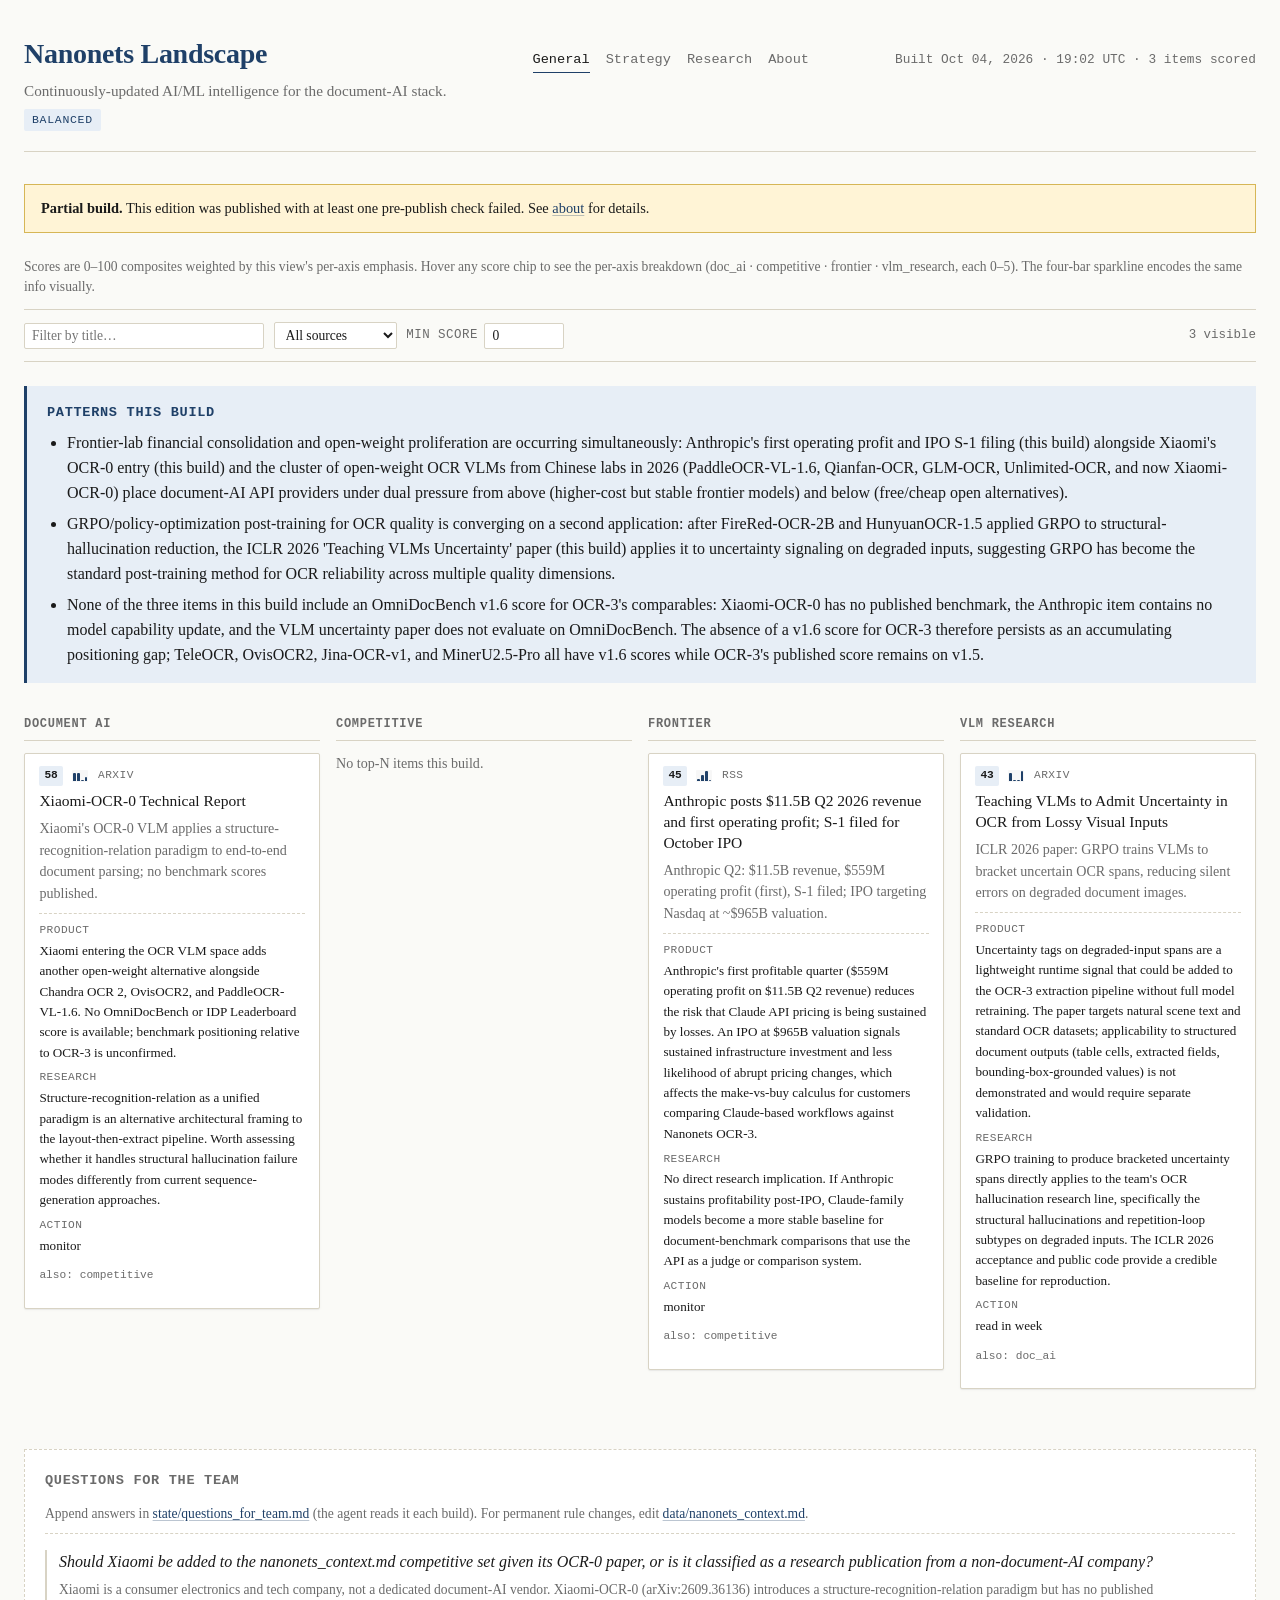
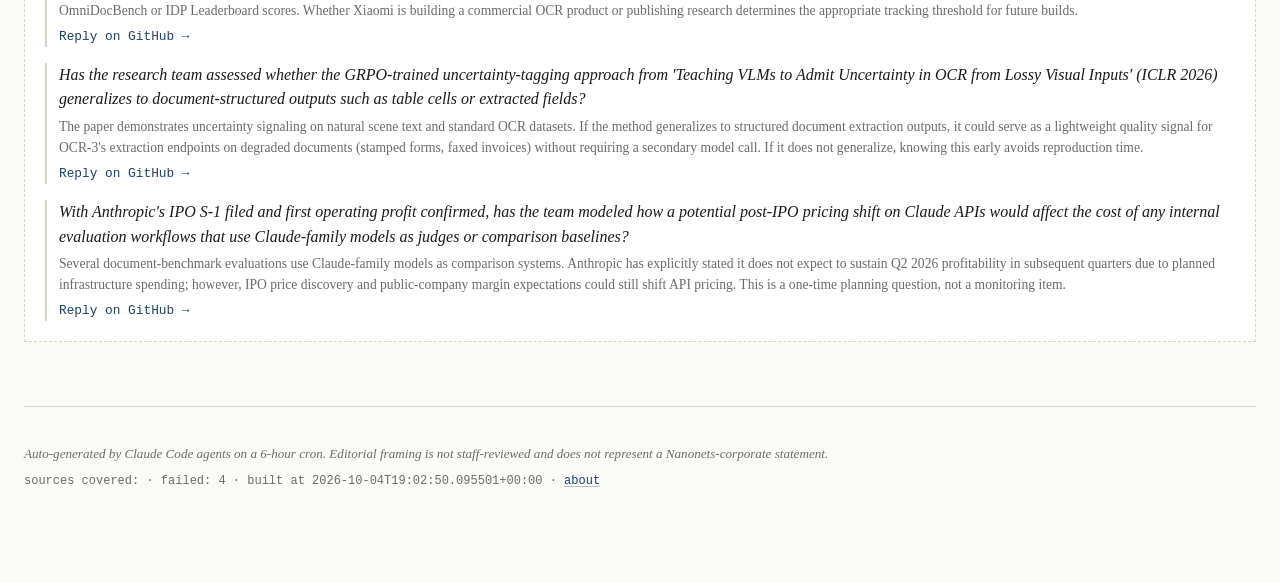
==== commit f636d116: "build: edition 2026-10-04T19:02:50.095501+00:00 (3 items)" ====
--- a/docs/index.html
+++ b/docs/index.html
@@ -22,7 +22,7 @@
     <a href="for-dl-team.html" >Research</a>
     <a href="about.html">About</a>
   </nav>
-  <span class="built-at">Built Oct 04, 2026 · 13:10 UTC · 1 items scored</span>
+  <span class="built-at">Built Oct 04, 2026 · 19:02 UTC · 3 items scored</span>
 </header>
 
 <div class="partial-banner">
@@ -53,9 +53,9 @@
 <section class="brief" aria-label="Today's brief">
   <h2>Patterns this build</h2>
   <ul>
-    <li>GRPO-family post-training with verifiable structural rewards is converging as a standard OCR-VLM technique: Jina-OCR-v1, FireRed-OCR-2B, HunyuanOCR-1.5, and DeepSeek-V4-Flash-Vision-Exp all apply variants of this approach in 2026, reducing structural hallucinations in tables and LaTeX outputs.</li>
-    <li>OmniDocBench v1.6 is emerging as the de facto open-benchmark for OCR-VLM comparison, with TeleOCR (96.91), OvisOCR2 (96.47), Jina-OCR-v1 (91.1), and PaddleOCR-VL-1.6 (96.34) all publishing v1.6 scores, while OCR-3 holds no published v1.6 score.</li>
-    <li>Self-hosted, low-budget GPU deployment is becoming a competitive differentiator: Jina-OCR-v1 (570M active params of 3.4B), Unlimited-OCR (500M active of 3B MoE), and MinerU2.5 (1.2B, decoupled two-stage) all cite inference efficiency as a primary positioning claim, targeting workloads excluded by API-only products.</li>
+    <li>Frontier-lab financial consolidation and open-weight proliferation are occurring simultaneously: Anthropic&#39;s first operating profit and IPO S-1 filing (this build) alongside Xiaomi&#39;s OCR-0 entry (this build) and the cluster of open-weight OCR VLMs from Chinese labs in 2026 (PaddleOCR-VL-1.6, Qianfan-OCR, GLM-OCR, Unlimited-OCR, and now Xiaomi-OCR-0) place document-AI API providers under dual pressure from above (higher-cost but stable frontier models) and below (free/cheap open alternatives).</li>
+    <li>GRPO/policy-optimization post-training for OCR quality is converging on a second application: after FireRed-OCR-2B and HunyuanOCR-1.5 applied GRPO to structural-hallucination reduction, the ICLR 2026 &#39;Teaching VLMs Uncertainty&#39; paper (this build) applies it to uncertainty signaling on degraded inputs, suggesting GRPO has become the standard post-training method for OCR reliability across multiple quality dimensions.</li>
+    <li>None of the three items in this build include an OmniDocBench v1.6 score for OCR-3&#39;s comparables: Xiaomi-OCR-0 has no published benchmark, the Anthropic item contains no model capability update, and the VLM uncertainty paper does not evaluate on OmniDocBench. The absence of a v1.6 score for OCR-3 therefore persists as an accumulating positioning gap; TeleOCR, OvisOCR2, Jina-OCR-v1, and MinerU2.5-Pro all have v1.6 scores while OCR-3&#39;s published score remains on v1.5.</li>
   </ul>
 </section>
 
@@ -63,26 +63,26 @@
   <div class="axis-col" data-axis="doc_ai">
     <h2>Document AI</h2>
 <article class="item "
-         data-source="rss"
-         data-score="69">
+         data-source="arxiv"
+         data-score="58">
   <div class="item-meta">
     <span class="item-score"
-          title="doc_ai 5 · competitive 4 · frontier 1 · vlm_research 2 = 69 (this view's weighting)">69</span>
+          title="doc_ai 4 · competitive 4 · frontier 0 · vlm_research 2 = 58 (this view's weighting)">58</span>
     <span class="sparkline" aria-hidden="true">
-      <span style="height: 100%"></span><span style="height: 80%"></span><span style="height: 20%"></span><span style="height: 40%"></span>
+      <span style="height: 80%"></span><span style="height: 80%"></span><span style="height: 0%"></span><span style="height: 40%"></span>
     </span>
-    <span class="item-source">rss</span>
+    <span class="item-source">arxiv</span>
   </div>
   <p class="item-title">
-    <a href="https://jina.ai/news/jina-ocr-v1-faster-document-parsing-on-low-budget-gpus" target="_blank" rel="nofollow noopener noreferrer">Jina-OCR-v1: Faster Document Parsing on Low-Budget GPUs</a>
-  </p>
-  <p class="item-summary">Jina-OCR-v1: 3.4B MoE VLM scoring 91.1 on OmniDocBench v1.6 with 2.57 pages/sec throughput via speculative decoding.</p>
+    <a href="https://arxiv.org/abs/2609.36136" target="_blank" rel="nofollow noopener noreferrer">Xiaomi-OCR-0 Technical Report</a>
+  </p>
+  <p class="item-summary">Xiaomi&#39;s OCR-0 VLM applies a structure-recognition-relation paradigm to end-to-end document parsing; no benchmark scores published.</p>
   <div class="framing">
     <dl>
       <dt>Product</dt>
-      <dd>Jina-OCR-v1 enters the OCR-VLM competitive table with a 91.1 OmniDocBench v1.6 score and a stated self-hosted, low-budget GPU positioning, extending the competitive surface to on-premise workloads where OCR-3 is API-only. The model&#39;s 2.57 pages/sec throughput claim and open weights on HuggingFace (jinaai/jina-ocr-v1) give enterprise evaluators a new self-hosted reference.</dd>
+      <dd>Xiaomi entering the OCR VLM space adds another open-weight alternative alongside Chandra OCR 2, OvisOCR2, and PaddleOCR-VL-1.6. No OmniDocBench or IDP Leaderboard score is available; benchmark positioning relative to OCR-3 is unconfirmed.</dd>
       <dt>Research</dt>
-      <dd>The FastMTP speculative-decoding head — a single draft block shared recursively across K=3 prediction steps — is an architecture choice distinct from standard speculative decoding and merits review for latency reduction applicability. GRPO post-training with dense verifiable rewards (deterministic formula, table, and structural checks awarding partial credit) is now the third recent OCR model to adopt this pattern after FireRed-OCR-2B and HunyuanOCR-1.5.</dd>
+      <dd>Structure-recognition-relation as a unified paradigm is an alternative architectural framing to the layout-then-extract pipeline. Worth assessing whether it handles structural hallucination failure modes differently from current sequence-generation approaches.</dd>
       <dt>Action</dt>
       <dd>monitor</dd>
     </dl>
@@ -95,12 +95,62 @@
   </div>
   <div class="axis-col" data-axis="frontier">
     <h2>Frontier</h2>
-      <p class="item-summary">No top-N items this build.</p>
-  </div>
+<article class="item "
+         data-source="rss"
+         data-score="45">
+  <div class="item-meta">
+    <span class="item-score"
+          title="doc_ai 1 · competitive 3 · frontier 5 · vlm_research 0 = 45 (this view's weighting)">45</span>
+    <span class="sparkline" aria-hidden="true">
+      <span style="height: 20%"></span><span style="height: 60%"></span><span style="height: 100%"></span><span style="height: 0%"></span>
+    </span>
+    <span class="item-source">rss</span>
+  </div>
+  <p class="item-title">
+    <a href="https://techjacksolutions.com/ai-brief/anthropics-q2-revenue-trajectory-and-first-operating-profit/" target="_blank" rel="nofollow noopener noreferrer">Anthropic posts $11.5B Q2 2026 revenue and first operating profit; S-1 filed for October IPO</a>
+  </p>
+  <p class="item-summary">Anthropic Q2: $11.5B revenue, $559M operating profit (first), S-1 filed; IPO targeting Nasdaq at ~$965B valuation.</p>
+  <div class="framing">
+    <dl>
+      <dt>Product</dt>
+      <dd>Anthropic&#39;s first profitable quarter ($559M operating profit on $11.5B Q2 revenue) reduces the risk that Claude API pricing is being sustained by losses. An IPO at $965B valuation signals sustained infrastructure investment and less likelihood of abrupt pricing changes, which affects the make-vs-buy calculus for customers comparing Claude-based workflows against Nanonets OCR-3.</dd>
+      <dt>Research</dt>
+      <dd>No direct research implication. If Anthropic sustains profitability post-IPO, Claude-family models become a more stable baseline for document-benchmark comparisons that use the API as a judge or comparison system.</dd>
+      <dt>Action</dt>
+      <dd>monitor</dd>
+    </dl>
+  </div>
+  <p class="secondary-axes">also: competitive</p>
+</article>  </div>
   <div class="axis-col" data-axis="vlm_research">
     <h2>VLM research</h2>
-      <p class="item-summary">No top-N items this build.</p>
-  </div>
+<article class="item "
+         data-source="arxiv"
+         data-score="43">
+  <div class="item-meta">
+    <span class="item-score"
+          title="doc_ai 4 · competitive 0 · frontier 0 · vlm_research 5 = 43 (this view's weighting)">43</span>
+    <span class="sparkline" aria-hidden="true">
+      <span style="height: 80%"></span><span style="height: 0%"></span><span style="height: 0%"></span><span style="height: 100%"></span>
+    </span>
+    <span class="item-source">arxiv</span>
+  </div>
+  <p class="item-title">
+    <a href="https://mlanthology.org/iclr/2026/guan2026iclr-teaching/" target="_blank" rel="nofollow noopener noreferrer">Teaching VLMs to Admit Uncertainty in OCR from Lossy Visual Inputs</a>
+  </p>
+  <p class="item-summary">ICLR 2026 paper: GRPO trains VLMs to bracket uncertain OCR spans, reducing silent errors on degraded document images.</p>
+  <div class="framing">
+    <dl>
+      <dt>Product</dt>
+      <dd>Uncertainty tags on degraded-input spans are a lightweight runtime signal that could be added to the OCR-3 extraction pipeline without full model retraining. The paper targets natural scene text and standard OCR datasets; applicability to structured document outputs (table cells, extracted fields, bounding-box-grounded values) is not demonstrated and would require separate validation.</dd>
+      <dt>Research</dt>
+      <dd>GRPO training to produce bracketed uncertainty spans directly applies to the team&#39;s OCR hallucination research line, specifically the structural hallucinations and repetition-loop subtypes on degraded inputs. The ICLR 2026 acceptance and public code provide a credible baseline for reproduction.</dd>
+      <dt>Action</dt>
+      <dd>read in week</dd>
+    </dl>
+  </div>
+  <p class="secondary-axes">also: doc_ai</p>
+</article>  </div>
 </section>
 
 <aside class="ai-partner" aria-label="Questions from your AI partner">
@@ -112,23 +162,18 @@
     <a href="https://github.com/shehral/nn-landscape/blob/main/data/nanonets_context.md" target="_blank" rel="noopener">data/nanonets_context.md</a>.
   </p>
   <div class="question">
-    <p class="question-text">Jina-OCR-v1 scores 91.1 on OmniDocBench v1.6. OCR-3&#39;s published score is 90.5 on v1.5. Should OCR-3 be submitted to OmniDocBench v1.6 before a cohort of headline comparisons circulates without a v1.6 OCR-3 counterpoint?</p>
-    <p class="question-context">Scores across OmniDocBench versions are not comparable per context.md. However, TeleOCR (96.91), OvisOCR2 (96.47), Jina-OCR-v1 (91.1), and PaddleOCR-VL-1.6 (96.34) have now all published v1.6 scores. In developer benchmarking discussions, the absence of an OCR-3 v1.6 score allows headline v1.6 comparisons to circulate without a correction. This question was raised in earlier builds; no answer has arrived.</p>
+    <p class="question-text">Should Xiaomi be added to the nanonets_context.md competitive set given its OCR-0 paper, or is it classified as a research publication from a non-document-AI company?</p>
+    <p class="question-context">Xiaomi is a consumer electronics and tech company, not a dedicated document-AI vendor. Xiaomi-OCR-0 (arXiv:2609.36136) introduces a structure-recognition-relation paradigm but has no published OmniDocBench or IDP Leaderboard scores. Whether Xiaomi is building a commercial OCR product or publishing research determines the appropriate tracking threshold for future builds.</p>
     <p class="question-reply"><a href="https://github.com/shehral/nn-landscape/edit/main/state/questions_for_team.md" target="_blank" rel="noopener">Reply on GitHub →</a></p>
   </div>
   <div class="question">
-    <p class="question-text">Jina-OCR-v1 uses GRPO with dense verifiable structural rewards (partial credit for formula, table, and structural correctness) as its post-training stage. Does OCR-3&#39;s training pipeline include a policy-optimization post-training phase with similar structural-correctness rewards?</p>
-    <p class="question-context">Three OCR-VLM releases in the last two months (Jina-OCR-v1, FireRed-OCR-2B, HunyuanOCR-1.5) apply GRPO-family training to reduce structural hallucinations in tables and LaTeX. If OCR-3 does not include such a phase, this convergence signals a potential training-recipe gap. This question overlaps with a question raised in the Oct 2 07:03Z build about PolyOCR-Venus and GAD-RL; that question is unanswered.</p>
+    <p class="question-text">Has the research team assessed whether the GRPO-trained uncertainty-tagging approach from &#39;Teaching VLMs to Admit Uncertainty in OCR from Lossy Visual Inputs&#39; (ICLR 2026) generalizes to document-structured outputs such as table cells or extracted fields?</p>
+    <p class="question-context">The paper demonstrates uncertainty signaling on natural scene text and standard OCR datasets. If the method generalizes to structured document extraction outputs, it could serve as a lightweight quality signal for OCR-3&#39;s extraction endpoints on degraded documents (stamped forms, faxed invoices) without requiring a secondary model call. If it does not generalize, knowing this early avoids reproduction time.</p>
     <p class="question-reply"><a href="https://github.com/shehral/nn-landscape/edit/main/state/questions_for_team.md" target="_blank" rel="noopener">Reply on GitHub →</a></p>
   </div>
   <div class="question">
-    <p class="question-text">This is the 80th+ consecutive build where all four native sources returned 0 items. The 12-hour cadence question was first raised Oct 2 07:03Z and has received no answer across five subsequent builds. Should the build agent reduce cadence to 12-hour unilaterally as a cost-reduction measure?</p>
-    <p class="question-context">Each 6-hour cycle with 0 native items requires one editorial pass over 1-3 WebSearch-sourced items. Over 80+ cycles, accumulated overhead yields diminishing marginal editorial value. A 12-hour cadence would halve overhead while maintaining daily coverage. Prior builds raised this question under five different phrasings; none has received an answer.</p>
-    <p class="question-reply"><a href="https://github.com/shehral/nn-landscape/edit/main/state/questions_for_team.md" target="_blank" rel="noopener">Reply on GitHub →</a></p>
-  </div>
-  <div class="question">
-    <p class="question-text">Jina-OCR-v1 (jinaai/jina-ocr-v1 on HuggingFace, Sep 14, 2026) was not surfaced by any prior build despite its OmniDocBench v1.6 score and competitive positioning. Is the WebSearch fallback keyword set missing Jina AI as a monitored source?</p>
-    <p class="question-context">Jina AI is not in the current sources.yaml keyword list or competitive set in context.md. Jina-OCR-v1&#39;s release preceded this build by 20 days and went undetected. Adding &#39;Jina AI&#39; to the HN keyword list or RSS feeds would prevent similar gaps for Jina&#39;s future releases.</p>
+    <p class="question-text">With Anthropic&#39;s IPO S-1 filed and first operating profit confirmed, has the team modeled how a potential post-IPO pricing shift on Claude APIs would affect the cost of any internal evaluation workflows that use Claude-family models as judges or comparison baselines?</p>
+    <p class="question-context">Several document-benchmark evaluations use Claude-family models as comparison systems. Anthropic has explicitly stated it does not expect to sustain Q2 2026 profitability in subsequent quarters due to planned infrastructure spending; however, IPO price discovery and public-company margin expectations could still shift API pricing. This is a one-time planning question, not a monitoring item.</p>
     <p class="question-reply"><a href="https://github.com/shehral/nn-landscape/edit/main/state/questions_for_team.md" target="_blank" rel="noopener">Reply on GitHub →</a></p>
   </div>
 </aside>
@@ -140,7 +185,7 @@
     statement.
   </p>
   <p class="provenance">
-    sources covered:     · failed: 4 · built at 2026-10-04T13:10:00+00:00
+    sources covered:     · failed: 4 · built at 2026-10-04T19:02:50.095501+00:00
     · <a href="about.html">about</a>
   </p>
 </footer>
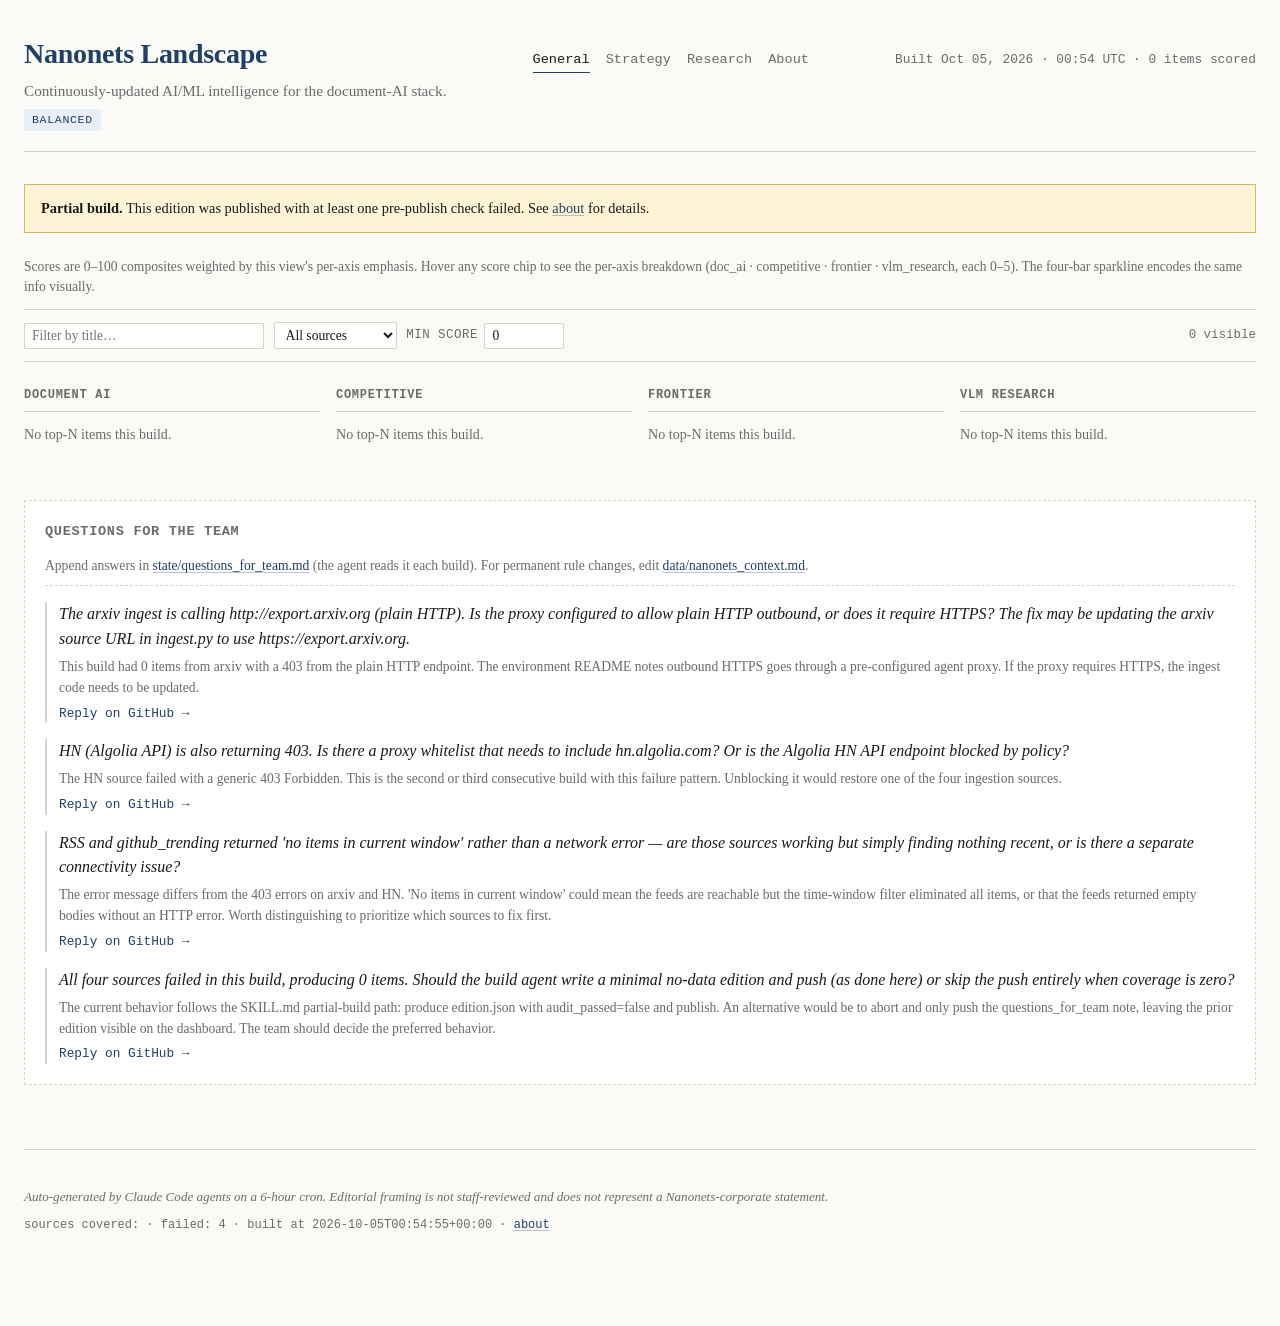
==== commit 4234bcef: "build: edition 2026-10-05T00:54:55+00:00 (0 items)" ====
--- a/docs/index.html
+++ b/docs/index.html
@@ -22,7 +22,7 @@
     <a href="for-dl-team.html" >Research</a>
     <a href="about.html">About</a>
   </nav>
-  <span class="built-at">Built Oct 04, 2026 · 19:02 UTC · 3 items scored</span>
+  <span class="built-at">Built Oct 05, 2026 · 00:54 UTC · 0 items scored</span>
 </header>
 
 <div class="partial-banner">
@@ -50,107 +50,24 @@
   <span id="filter-count" class="filter-count"></span>
 </section>
 
-<section class="brief" aria-label="Today's brief">
-  <h2>Patterns this build</h2>
-  <ul>
-    <li>Frontier-lab financial consolidation and open-weight proliferation are occurring simultaneously: Anthropic&#39;s first operating profit and IPO S-1 filing (this build) alongside Xiaomi&#39;s OCR-0 entry (this build) and the cluster of open-weight OCR VLMs from Chinese labs in 2026 (PaddleOCR-VL-1.6, Qianfan-OCR, GLM-OCR, Unlimited-OCR, and now Xiaomi-OCR-0) place document-AI API providers under dual pressure from above (higher-cost but stable frontier models) and below (free/cheap open alternatives).</li>
-    <li>GRPO/policy-optimization post-training for OCR quality is converging on a second application: after FireRed-OCR-2B and HunyuanOCR-1.5 applied GRPO to structural-hallucination reduction, the ICLR 2026 &#39;Teaching VLMs Uncertainty&#39; paper (this build) applies it to uncertainty signaling on degraded inputs, suggesting GRPO has become the standard post-training method for OCR reliability across multiple quality dimensions.</li>
-    <li>None of the three items in this build include an OmniDocBench v1.6 score for OCR-3&#39;s comparables: Xiaomi-OCR-0 has no published benchmark, the Anthropic item contains no model capability update, and the VLM uncertainty paper does not evaluate on OmniDocBench. The absence of a v1.6 score for OCR-3 therefore persists as an accumulating positioning gap; TeleOCR, OvisOCR2, Jina-OCR-v1, and MinerU2.5-Pro all have v1.6 scores while OCR-3&#39;s published score remains on v1.5.</li>
-  </ul>
-</section>
 
 <section class="axes" aria-label="Items by axis">
   <div class="axis-col" data-axis="doc_ai">
     <h2>Document AI</h2>
-<article class="item "
-         data-source="arxiv"
-         data-score="58">
-  <div class="item-meta">
-    <span class="item-score"
-          title="doc_ai 4 · competitive 4 · frontier 0 · vlm_research 2 = 58 (this view's weighting)">58</span>
-    <span class="sparkline" aria-hidden="true">
-      <span style="height: 80%"></span><span style="height: 80%"></span><span style="height: 0%"></span><span style="height: 40%"></span>
-    </span>
-    <span class="item-source">arxiv</span>
+      <p class="item-summary">No top-N items this build.</p>
   </div>
-  <p class="item-title">
-    <a href="https://arxiv.org/abs/2609.36136" target="_blank" rel="nofollow noopener noreferrer">Xiaomi-OCR-0 Technical Report</a>
-  </p>
-  <p class="item-summary">Xiaomi&#39;s OCR-0 VLM applies a structure-recognition-relation paradigm to end-to-end document parsing; no benchmark scores published.</p>
-  <div class="framing">
-    <dl>
-      <dt>Product</dt>
-      <dd>Xiaomi entering the OCR VLM space adds another open-weight alternative alongside Chandra OCR 2, OvisOCR2, and PaddleOCR-VL-1.6. No OmniDocBench or IDP Leaderboard score is available; benchmark positioning relative to OCR-3 is unconfirmed.</dd>
-      <dt>Research</dt>
-      <dd>Structure-recognition-relation as a unified paradigm is an alternative architectural framing to the layout-then-extract pipeline. Worth assessing whether it handles structural hallucination failure modes differently from current sequence-generation approaches.</dd>
-      <dt>Action</dt>
-      <dd>monitor</dd>
-    </dl>
-  </div>
-  <p class="secondary-axes">also: competitive</p>
-</article>  </div>
   <div class="axis-col" data-axis="competitive">
     <h2>Competitive</h2>
       <p class="item-summary">No top-N items this build.</p>
   </div>
   <div class="axis-col" data-axis="frontier">
     <h2>Frontier</h2>
-<article class="item "
-         data-source="rss"
-         data-score="45">
-  <div class="item-meta">
-    <span class="item-score"
-          title="doc_ai 1 · competitive 3 · frontier 5 · vlm_research 0 = 45 (this view's weighting)">45</span>
-    <span class="sparkline" aria-hidden="true">
-      <span style="height: 20%"></span><span style="height: 60%"></span><span style="height: 100%"></span><span style="height: 0%"></span>
-    </span>
-    <span class="item-source">rss</span>
+      <p class="item-summary">No top-N items this build.</p>
   </div>
-  <p class="item-title">
-    <a href="https://techjacksolutions.com/ai-brief/anthropics-q2-revenue-trajectory-and-first-operating-profit/" target="_blank" rel="nofollow noopener noreferrer">Anthropic posts $11.5B Q2 2026 revenue and first operating profit; S-1 filed for October IPO</a>
-  </p>
-  <p class="item-summary">Anthropic Q2: $11.5B revenue, $559M operating profit (first), S-1 filed; IPO targeting Nasdaq at ~$965B valuation.</p>
-  <div class="framing">
-    <dl>
-      <dt>Product</dt>
-      <dd>Anthropic&#39;s first profitable quarter ($559M operating profit on $11.5B Q2 revenue) reduces the risk that Claude API pricing is being sustained by losses. An IPO at $965B valuation signals sustained infrastructure investment and less likelihood of abrupt pricing changes, which affects the make-vs-buy calculus for customers comparing Claude-based workflows against Nanonets OCR-3.</dd>
-      <dt>Research</dt>
-      <dd>No direct research implication. If Anthropic sustains profitability post-IPO, Claude-family models become a more stable baseline for document-benchmark comparisons that use the API as a judge or comparison system.</dd>
-      <dt>Action</dt>
-      <dd>monitor</dd>
-    </dl>
-  </div>
-  <p class="secondary-axes">also: competitive</p>
-</article>  </div>
   <div class="axis-col" data-axis="vlm_research">
     <h2>VLM research</h2>
-<article class="item "
-         data-source="arxiv"
-         data-score="43">
-  <div class="item-meta">
-    <span class="item-score"
-          title="doc_ai 4 · competitive 0 · frontier 0 · vlm_research 5 = 43 (this view's weighting)">43</span>
-    <span class="sparkline" aria-hidden="true">
-      <span style="height: 80%"></span><span style="height: 0%"></span><span style="height: 0%"></span><span style="height: 100%"></span>
-    </span>
-    <span class="item-source">arxiv</span>
+      <p class="item-summary">No top-N items this build.</p>
   </div>
-  <p class="item-title">
-    <a href="https://mlanthology.org/iclr/2026/guan2026iclr-teaching/" target="_blank" rel="nofollow noopener noreferrer">Teaching VLMs to Admit Uncertainty in OCR from Lossy Visual Inputs</a>
-  </p>
-  <p class="item-summary">ICLR 2026 paper: GRPO trains VLMs to bracket uncertain OCR spans, reducing silent errors on degraded document images.</p>
-  <div class="framing">
-    <dl>
-      <dt>Product</dt>
-      <dd>Uncertainty tags on degraded-input spans are a lightweight runtime signal that could be added to the OCR-3 extraction pipeline without full model retraining. The paper targets natural scene text and standard OCR datasets; applicability to structured document outputs (table cells, extracted fields, bounding-box-grounded values) is not demonstrated and would require separate validation.</dd>
-      <dt>Research</dt>
-      <dd>GRPO training to produce bracketed uncertainty spans directly applies to the team&#39;s OCR hallucination research line, specifically the structural hallucinations and repetition-loop subtypes on degraded inputs. The ICLR 2026 acceptance and public code provide a credible baseline for reproduction.</dd>
-      <dt>Action</dt>
-      <dd>read in week</dd>
-    </dl>
-  </div>
-  <p class="secondary-axes">also: doc_ai</p>
-</article>  </div>
 </section>
 
 <aside class="ai-partner" aria-label="Questions from your AI partner">
@@ -162,18 +79,23 @@
     <a href="https://github.com/shehral/nn-landscape/blob/main/data/nanonets_context.md" target="_blank" rel="noopener">data/nanonets_context.md</a>.
   </p>
   <div class="question">
-    <p class="question-text">Should Xiaomi be added to the nanonets_context.md competitive set given its OCR-0 paper, or is it classified as a research publication from a non-document-AI company?</p>
-    <p class="question-context">Xiaomi is a consumer electronics and tech company, not a dedicated document-AI vendor. Xiaomi-OCR-0 (arXiv:2609.36136) introduces a structure-recognition-relation paradigm but has no published OmniDocBench or IDP Leaderboard scores. Whether Xiaomi is building a commercial OCR product or publishing research determines the appropriate tracking threshold for future builds.</p>
+    <p class="question-text">The arxiv ingest is calling http://export.arxiv.org (plain HTTP). Is the proxy configured to allow plain HTTP outbound, or does it require HTTPS? The fix may be updating the arxiv source URL in ingest.py to use https://export.arxiv.org.</p>
+    <p class="question-context">This build had 0 items from arxiv with a 403 from the plain HTTP endpoint. The environment README notes outbound HTTPS goes through a pre-configured agent proxy. If the proxy requires HTTPS, the ingest code needs to be updated.</p>
     <p class="question-reply"><a href="https://github.com/shehral/nn-landscape/edit/main/state/questions_for_team.md" target="_blank" rel="noopener">Reply on GitHub →</a></p>
   </div>
   <div class="question">
-    <p class="question-text">Has the research team assessed whether the GRPO-trained uncertainty-tagging approach from &#39;Teaching VLMs to Admit Uncertainty in OCR from Lossy Visual Inputs&#39; (ICLR 2026) generalizes to document-structured outputs such as table cells or extracted fields?</p>
-    <p class="question-context">The paper demonstrates uncertainty signaling on natural scene text and standard OCR datasets. If the method generalizes to structured document extraction outputs, it could serve as a lightweight quality signal for OCR-3&#39;s extraction endpoints on degraded documents (stamped forms, faxed invoices) without requiring a secondary model call. If it does not generalize, knowing this early avoids reproduction time.</p>
+    <p class="question-text">HN (Algolia API) is also returning 403. Is there a proxy whitelist that needs to include hn.algolia.com? Or is the Algolia HN API endpoint blocked by policy?</p>
+    <p class="question-context">The HN source failed with a generic 403 Forbidden. This is the second or third consecutive build with this failure pattern. Unblocking it would restore one of the four ingestion sources.</p>
     <p class="question-reply"><a href="https://github.com/shehral/nn-landscape/edit/main/state/questions_for_team.md" target="_blank" rel="noopener">Reply on GitHub →</a></p>
   </div>
   <div class="question">
-    <p class="question-text">With Anthropic&#39;s IPO S-1 filed and first operating profit confirmed, has the team modeled how a potential post-IPO pricing shift on Claude APIs would affect the cost of any internal evaluation workflows that use Claude-family models as judges or comparison baselines?</p>
-    <p class="question-context">Several document-benchmark evaluations use Claude-family models as comparison systems. Anthropic has explicitly stated it does not expect to sustain Q2 2026 profitability in subsequent quarters due to planned infrastructure spending; however, IPO price discovery and public-company margin expectations could still shift API pricing. This is a one-time planning question, not a monitoring item.</p>
+    <p class="question-text">RSS and github_trending returned &#39;no items in current window&#39; rather than a network error — are those sources working but simply finding nothing recent, or is there a separate connectivity issue?</p>
+    <p class="question-context">The error message differs from the 403 errors on arxiv and HN. &#39;No items in current window&#39; could mean the feeds are reachable but the time-window filter eliminated all items, or that the feeds returned empty bodies without an HTTP error. Worth distinguishing to prioritize which sources to fix first.</p>
+    <p class="question-reply"><a href="https://github.com/shehral/nn-landscape/edit/main/state/questions_for_team.md" target="_blank" rel="noopener">Reply on GitHub →</a></p>
+  </div>
+  <div class="question">
+    <p class="question-text">All four sources failed in this build, producing 0 items. Should the build agent write a minimal no-data edition and push (as done here) or skip the push entirely when coverage is zero?</p>
+    <p class="question-context">The current behavior follows the SKILL.md partial-build path: produce edition.json with audit_passed=false and publish. An alternative would be to abort and only push the questions_for_team note, leaving the prior edition visible on the dashboard. The team should decide the preferred behavior.</p>
     <p class="question-reply"><a href="https://github.com/shehral/nn-landscape/edit/main/state/questions_for_team.md" target="_blank" rel="noopener">Reply on GitHub →</a></p>
   </div>
 </aside>
@@ -185,7 +107,7 @@
     statement.
   </p>
   <p class="provenance">
-    sources covered:     · failed: 4 · built at 2026-10-04T19:02:50.095501+00:00
+    sources covered:     · failed: 4 · built at 2026-10-05T00:54:55+00:00
     · <a href="about.html">about</a>
   </p>
 </footer>
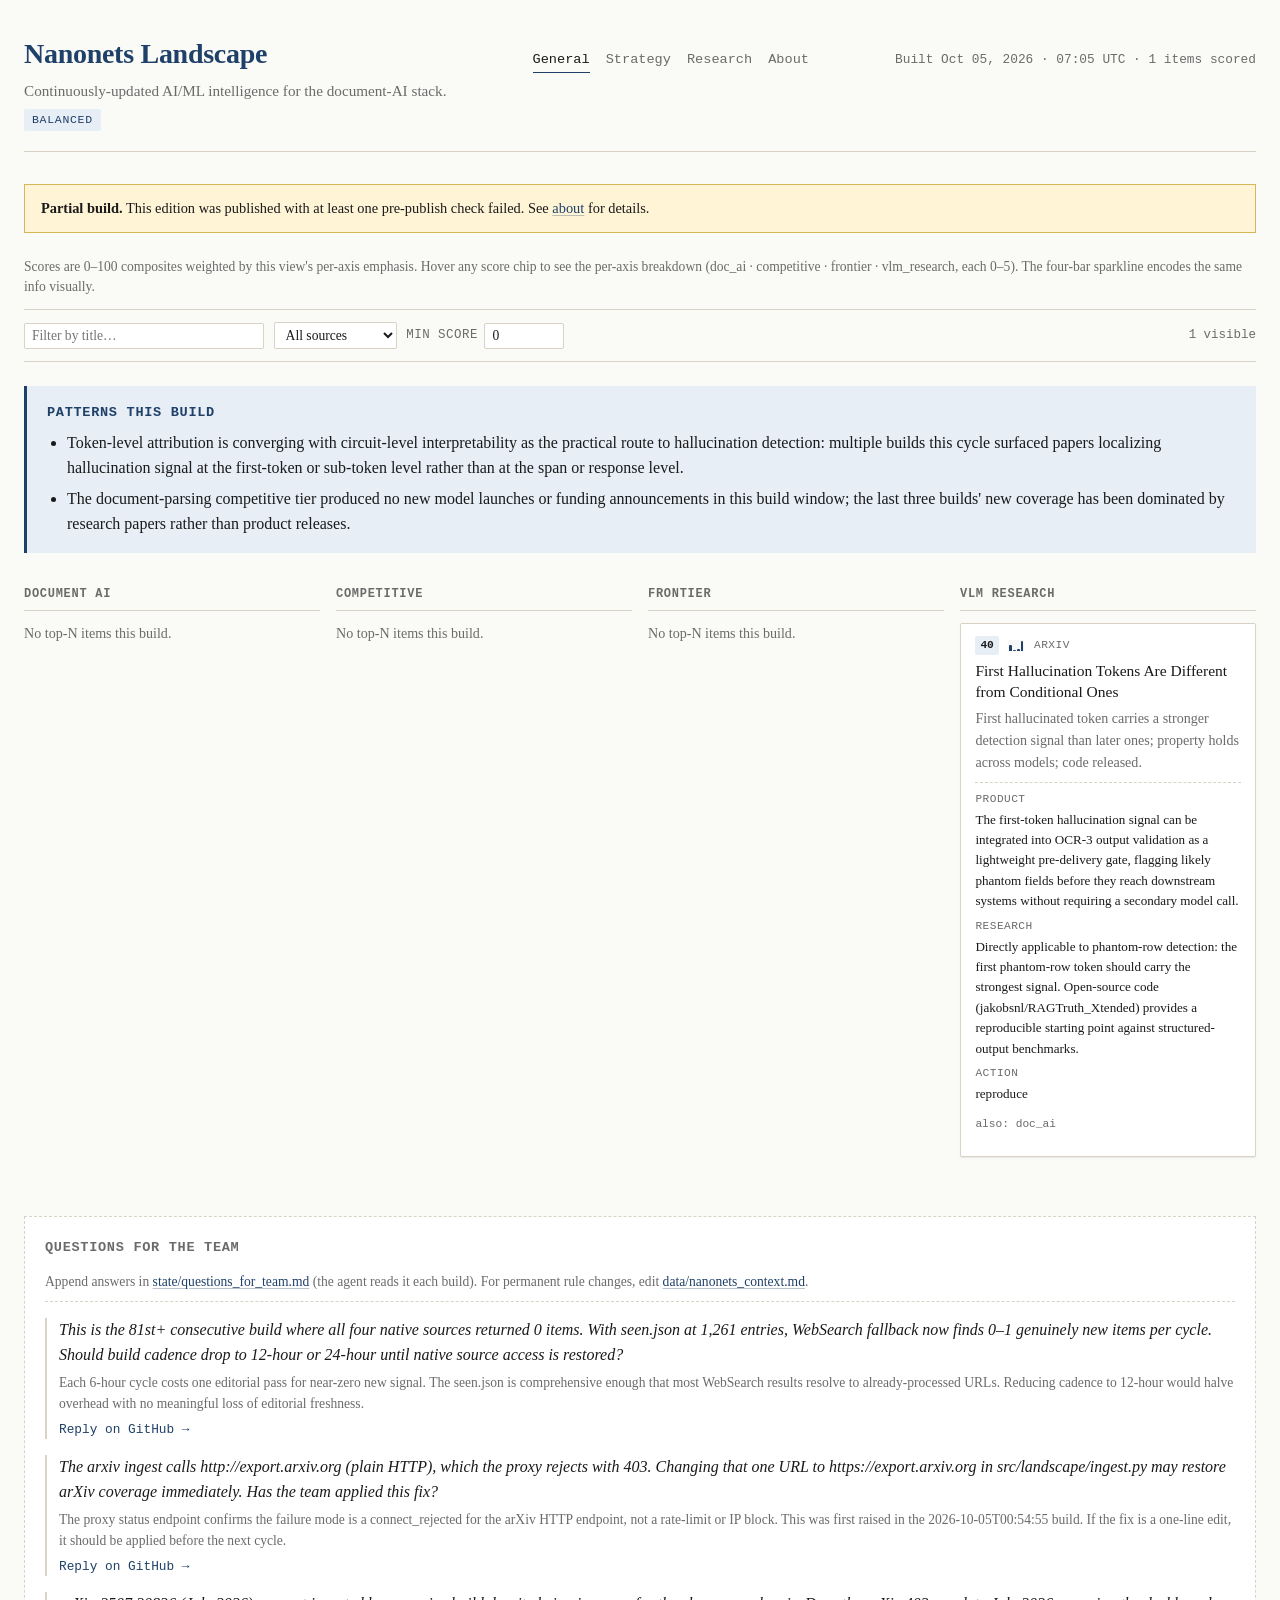
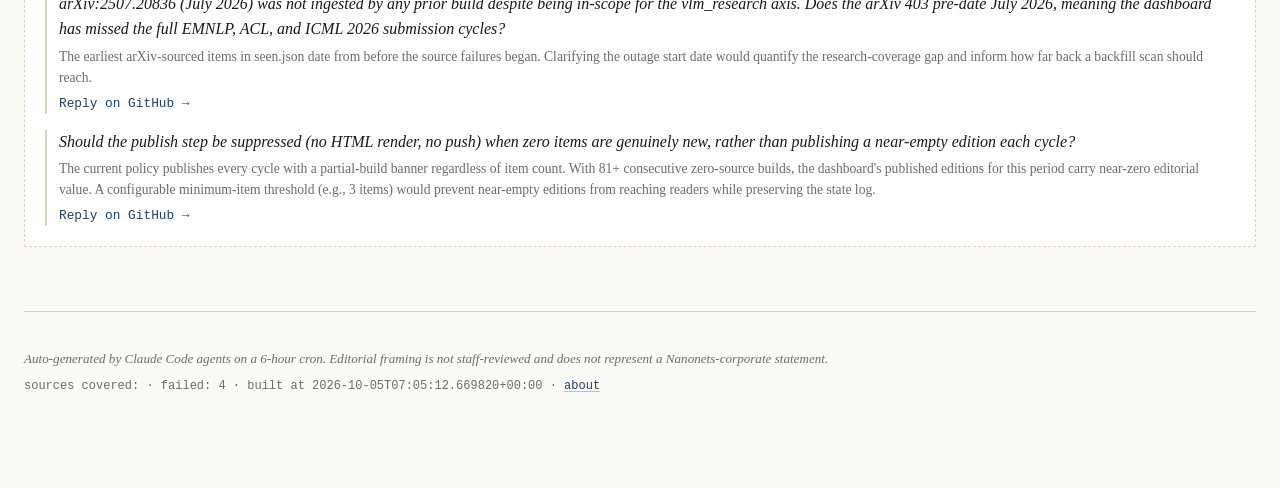
==== commit 773df0e6: "build: edition 2026-10-05T07:05:12.669820+00:00 (1 items)" ====
--- a/docs/index.html
+++ b/docs/index.html
@@ -22,7 +22,7 @@
     <a href="for-dl-team.html" >Research</a>
     <a href="about.html">About</a>
   </nav>
-  <span class="built-at">Built Oct 05, 2026 · 00:54 UTC · 0 items scored</span>
+  <span class="built-at">Built Oct 05, 2026 · 07:05 UTC · 1 items scored</span>
 </header>
 
 <div class="partial-banner">
@@ -50,6 +50,13 @@
   <span id="filter-count" class="filter-count"></span>
 </section>
 
+<section class="brief" aria-label="Today's brief">
+  <h2>Patterns this build</h2>
+  <ul>
+    <li>Token-level attribution is converging with circuit-level interpretability as the practical route to hallucination detection: multiple builds this cycle surfaced papers localizing hallucination signal at the first-token or sub-token level rather than at the span or response level.</li>
+    <li>The document-parsing competitive tier produced no new model launches or funding announcements in this build window; the last three builds&#39; new coverage has been dominated by research papers rather than product releases.</li>
+  </ul>
+</section>
 
 <section class="axes" aria-label="Items by axis">
   <div class="axis-col" data-axis="doc_ai">
@@ -66,8 +73,33 @@
   </div>
   <div class="axis-col" data-axis="vlm_research">
     <h2>VLM research</h2>
-      <p class="item-summary">No top-N items this build.</p>
+<article class="item "
+         data-source="arxiv"
+         data-score="40">
+  <div class="item-meta">
+    <span class="item-score"
+          title="doc_ai 3 · competitive 0 · frontier 1 · vlm_research 5 = 40 (this view's weighting)">40</span>
+    <span class="sparkline" aria-hidden="true">
+      <span style="height: 60%"></span><span style="height: 0%"></span><span style="height: 20%"></span><span style="height: 100%"></span>
+    </span>
+    <span class="item-source">arxiv</span>
   </div>
+  <p class="item-title">
+    <a href="https://arxiv.org/abs/2507.20836" target="_blank" rel="nofollow noopener noreferrer">First Hallucination Tokens Are Different from Conditional Ones</a>
+  </p>
+  <p class="item-summary">First hallucinated token carries a stronger detection signal than later ones; property holds across models; code released.</p>
+  <div class="framing">
+    <dl>
+      <dt>Product</dt>
+      <dd>The first-token hallucination signal can be integrated into OCR-3 output validation as a lightweight pre-delivery gate, flagging likely phantom fields before they reach downstream systems without requiring a secondary model call.</dd>
+      <dt>Research</dt>
+      <dd>Directly applicable to phantom-row detection: the first phantom-row token should carry the strongest signal. Open-source code (jakobsnl/RAGTruth_Xtended) provides a reproducible starting point against structured-output benchmarks.</dd>
+      <dt>Action</dt>
+      <dd>reproduce</dd>
+    </dl>
+  </div>
+  <p class="secondary-axes">also: doc_ai</p>
+</article>  </div>
 </section>
 
 <aside class="ai-partner" aria-label="Questions from your AI partner">
@@ -79,23 +111,23 @@
     <a href="https://github.com/shehral/nn-landscape/blob/main/data/nanonets_context.md" target="_blank" rel="noopener">data/nanonets_context.md</a>.
   </p>
   <div class="question">
-    <p class="question-text">The arxiv ingest is calling http://export.arxiv.org (plain HTTP). Is the proxy configured to allow plain HTTP outbound, or does it require HTTPS? The fix may be updating the arxiv source URL in ingest.py to use https://export.arxiv.org.</p>
-    <p class="question-context">This build had 0 items from arxiv with a 403 from the plain HTTP endpoint. The environment README notes outbound HTTPS goes through a pre-configured agent proxy. If the proxy requires HTTPS, the ingest code needs to be updated.</p>
+    <p class="question-text">This is the 81st+ consecutive build where all four native sources returned 0 items. With seen.json at 1,261 entries, WebSearch fallback now finds 0–1 genuinely new items per cycle. Should build cadence drop to 12-hour or 24-hour until native source access is restored?</p>
+    <p class="question-context">Each 6-hour cycle costs one editorial pass for near-zero new signal. The seen.json is comprehensive enough that most WebSearch results resolve to already-processed URLs. Reducing cadence to 12-hour would halve overhead with no meaningful loss of editorial freshness.</p>
     <p class="question-reply"><a href="https://github.com/shehral/nn-landscape/edit/main/state/questions_for_team.md" target="_blank" rel="noopener">Reply on GitHub →</a></p>
   </div>
   <div class="question">
-    <p class="question-text">HN (Algolia API) is also returning 403. Is there a proxy whitelist that needs to include hn.algolia.com? Or is the Algolia HN API endpoint blocked by policy?</p>
-    <p class="question-context">The HN source failed with a generic 403 Forbidden. This is the second or third consecutive build with this failure pattern. Unblocking it would restore one of the four ingestion sources.</p>
+    <p class="question-text">The arxiv ingest calls http://export.arxiv.org (plain HTTP), which the proxy rejects with 403. Changing that one URL to https://export.arxiv.org in src/landscape/ingest.py may restore arXiv coverage immediately. Has the team applied this fix?</p>
+    <p class="question-context">The proxy status endpoint confirms the failure mode is a connect_rejected for the arXiv HTTP endpoint, not a rate-limit or IP block. This was first raised in the 2026-10-05T00:54:55 build. If the fix is a one-line edit, it should be applied before the next cycle.</p>
     <p class="question-reply"><a href="https://github.com/shehral/nn-landscape/edit/main/state/questions_for_team.md" target="_blank" rel="noopener">Reply on GitHub →</a></p>
   </div>
   <div class="question">
-    <p class="question-text">RSS and github_trending returned &#39;no items in current window&#39; rather than a network error — are those sources working but simply finding nothing recent, or is there a separate connectivity issue?</p>
-    <p class="question-context">The error message differs from the 403 errors on arxiv and HN. &#39;No items in current window&#39; could mean the feeds are reachable but the time-window filter eliminated all items, or that the feeds returned empty bodies without an HTTP error. Worth distinguishing to prioritize which sources to fix first.</p>
+    <p class="question-text">arXiv:2507.20836 (July 2026) was not ingested by any prior build despite being in-scope for the vlm_research axis. Does the arXiv 403 pre-date July 2026, meaning the dashboard has missed the full EMNLP, ACL, and ICML 2026 submission cycles?</p>
+    <p class="question-context">The earliest arXiv-sourced items in seen.json date from before the source failures began. Clarifying the outage start date would quantify the research-coverage gap and inform how far back a backfill scan should reach.</p>
     <p class="question-reply"><a href="https://github.com/shehral/nn-landscape/edit/main/state/questions_for_team.md" target="_blank" rel="noopener">Reply on GitHub →</a></p>
   </div>
   <div class="question">
-    <p class="question-text">All four sources failed in this build, producing 0 items. Should the build agent write a minimal no-data edition and push (as done here) or skip the push entirely when coverage is zero?</p>
-    <p class="question-context">The current behavior follows the SKILL.md partial-build path: produce edition.json with audit_passed=false and publish. An alternative would be to abort and only push the questions_for_team note, leaving the prior edition visible on the dashboard. The team should decide the preferred behavior.</p>
+    <p class="question-text">Should the publish step be suppressed (no HTML render, no push) when zero items are genuinely new, rather than publishing a near-empty edition each cycle?</p>
+    <p class="question-context">The current policy publishes every cycle with a partial-build banner regardless of item count. With 81+ consecutive zero-source builds, the dashboard&#39;s published editions for this period carry near-zero editorial value. A configurable minimum-item threshold (e.g., 3 items) would prevent near-empty editions from reaching readers while preserving the state log.</p>
     <p class="question-reply"><a href="https://github.com/shehral/nn-landscape/edit/main/state/questions_for_team.md" target="_blank" rel="noopener">Reply on GitHub →</a></p>
   </div>
 </aside>
@@ -107,7 +139,7 @@
     statement.
   </p>
   <p class="provenance">
-    sources covered:     · failed: 4 · built at 2026-10-05T00:54:55+00:00
+    sources covered:     · failed: 4 · built at 2026-10-05T07:05:12.669820+00:00
     · <a href="about.html">about</a>
   </p>
 </footer>
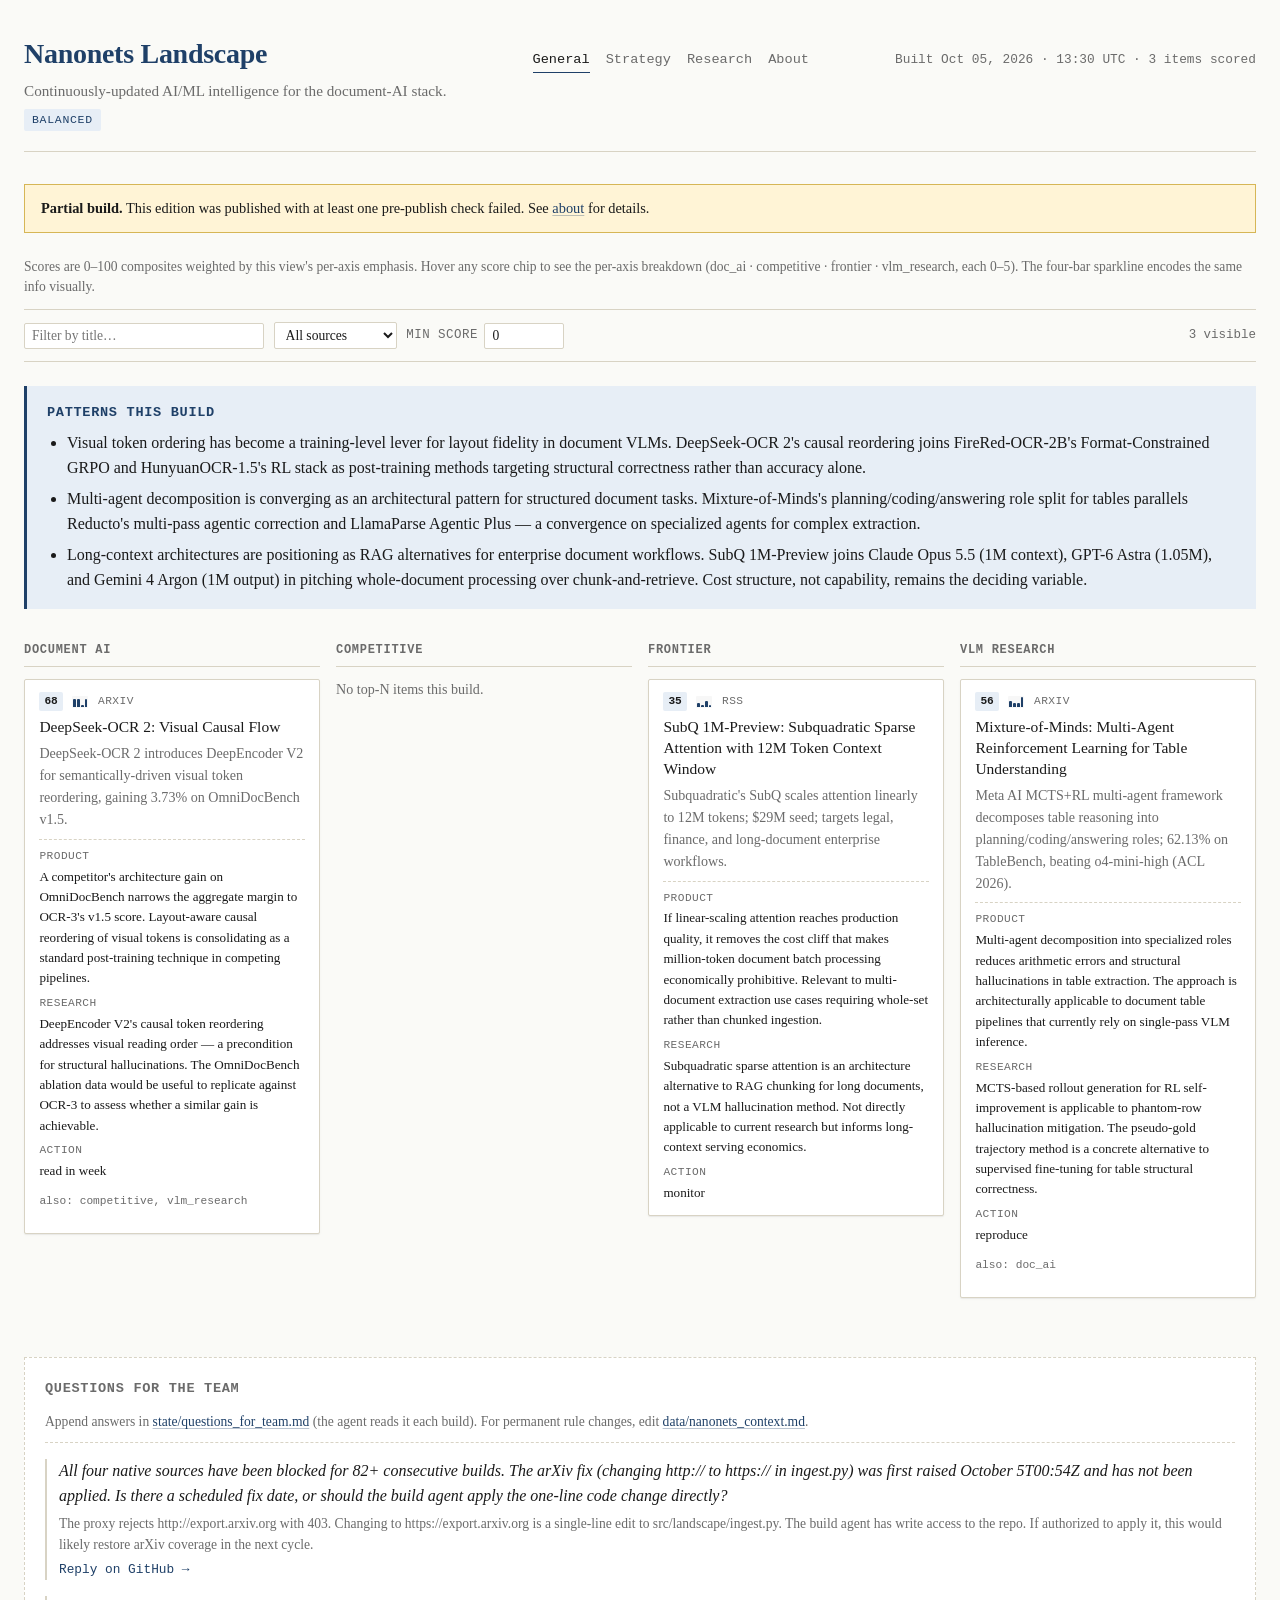
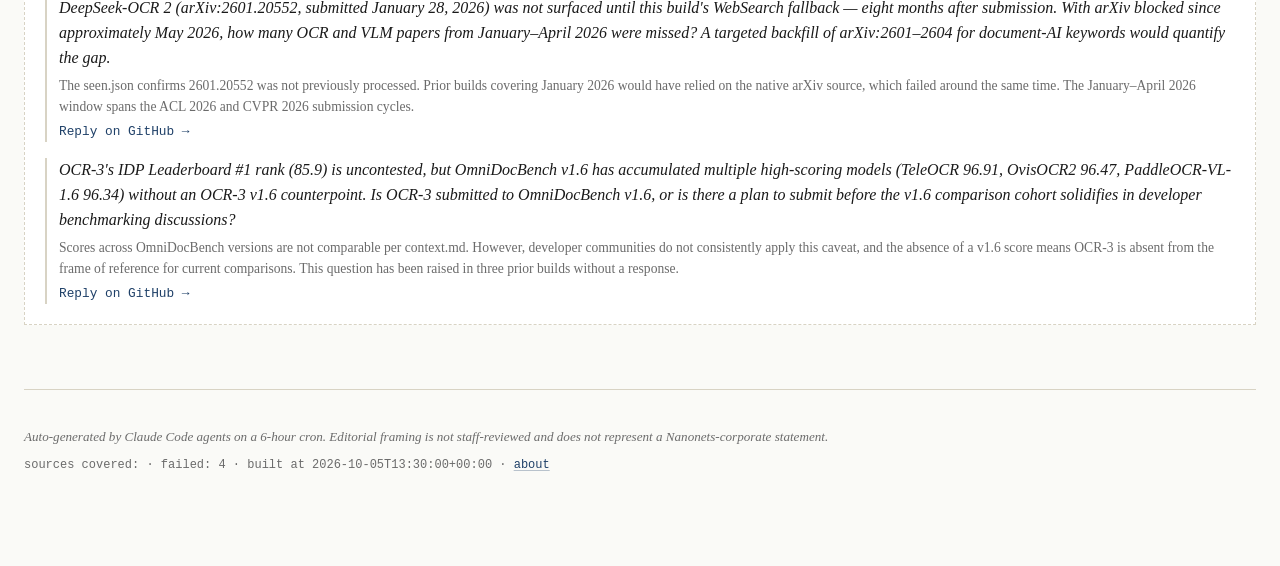
==== commit 8b505a5a: "build: edition 2026-10-05T13:30:00+00:00 (3 items)" ====
--- a/docs/index.html
+++ b/docs/index.html
@@ -22,7 +22,7 @@
     <a href="for-dl-team.html" >Research</a>
     <a href="about.html">About</a>
   </nav>
-  <span class="built-at">Built Oct 05, 2026 · 07:05 UTC · 1 items scored</span>
+  <span class="built-at">Built Oct 05, 2026 · 13:30 UTC · 3 items scored</span>
 </header>
 
 <div class="partial-banner">
@@ -53,47 +53,97 @@
 <section class="brief" aria-label="Today's brief">
   <h2>Patterns this build</h2>
   <ul>
-    <li>Token-level attribution is converging with circuit-level interpretability as the practical route to hallucination detection: multiple builds this cycle surfaced papers localizing hallucination signal at the first-token or sub-token level rather than at the span or response level.</li>
-    <li>The document-parsing competitive tier produced no new model launches or funding announcements in this build window; the last three builds&#39; new coverage has been dominated by research papers rather than product releases.</li>
+    <li>Visual token ordering has become a training-level lever for layout fidelity in document VLMs. DeepSeek-OCR 2&#39;s causal reordering joins FireRed-OCR-2B&#39;s Format-Constrained GRPO and HunyuanOCR-1.5&#39;s RL stack as post-training methods targeting structural correctness rather than accuracy alone.</li>
+    <li>Multi-agent decomposition is converging as an architectural pattern for structured document tasks. Mixture-of-Minds&#39;s planning/coding/answering role split for tables parallels Reducto&#39;s multi-pass agentic correction and LlamaParse Agentic Plus — a convergence on specialized agents for complex extraction.</li>
+    <li>Long-context architectures are positioning as RAG alternatives for enterprise document workflows. SubQ 1M-Preview joins Claude Opus 5.5 (1M context), GPT-6 Astra (1.05M), and Gemini 4 Argon (1M output) in pitching whole-document processing over chunk-and-retrieve. Cost structure, not capability, remains the deciding variable.</li>
   </ul>
 </section>
 
 <section class="axes" aria-label="Items by axis">
   <div class="axis-col" data-axis="doc_ai">
     <h2>Document AI</h2>
-      <p class="item-summary">No top-N items this build.</p>
-  </div>
+<article class="item "
+         data-source="arxiv"
+         data-score="68">
+  <div class="item-meta">
+    <span class="item-score"
+          title="doc_ai 4 · competitive 4 · frontier 1 · vlm_research 4 = 68 (this view's weighting)">68</span>
+    <span class="sparkline" aria-hidden="true">
+      <span style="height: 80%"></span><span style="height: 80%"></span><span style="height: 20%"></span><span style="height: 80%"></span>
+    </span>
+    <span class="item-source">arxiv</span>
+  </div>
+  <p class="item-title">
+    <a href="https://arxiv.org/abs/2601.20552" target="_blank" rel="nofollow noopener noreferrer">DeepSeek-OCR 2: Visual Causal Flow</a>
+  </p>
+  <p class="item-summary">DeepSeek-OCR 2 introduces DeepEncoder V2 for semantically-driven visual token reordering, gaining 3.73% on OmniDocBench v1.5.</p>
+  <div class="framing">
+    <dl>
+      <dt>Product</dt>
+      <dd>A competitor&#39;s architecture gain on OmniDocBench narrows the aggregate margin to OCR-3&#39;s v1.5 score. Layout-aware causal reordering of visual tokens is consolidating as a standard post-training technique in competing pipelines.</dd>
+      <dt>Research</dt>
+      <dd>DeepEncoder V2&#39;s causal token reordering addresses visual reading order — a precondition for structural hallucinations. The OmniDocBench ablation data would be useful to replicate against OCR-3 to assess whether a similar gain is achievable.</dd>
+      <dt>Action</dt>
+      <dd>read in week</dd>
+    </dl>
+  </div>
+  <p class="secondary-axes">also: competitive, vlm_research</p>
+</article>  </div>
   <div class="axis-col" data-axis="competitive">
     <h2>Competitive</h2>
       <p class="item-summary">No top-N items this build.</p>
   </div>
   <div class="axis-col" data-axis="frontier">
     <h2>Frontier</h2>
-      <p class="item-summary">No top-N items this build.</p>
-  </div>
+<article class="item "
+         data-source="rss"
+         data-score="35">
+  <div class="item-meta">
+    <span class="item-score"
+          title="doc_ai 2 · competitive 1 · frontier 3 · vlm_research 1 = 35 (this view's weighting)">35</span>
+    <span class="sparkline" aria-hidden="true">
+      <span style="height: 40%"></span><span style="height: 20%"></span><span style="height: 60%"></span><span style="height: 20%"></span>
+    </span>
+    <span class="item-source">rss</span>
+  </div>
+  <p class="item-title">
+    <a href="https://subq.ai/introducing-subq" target="_blank" rel="nofollow noopener noreferrer">SubQ 1M-Preview: Subquadratic Sparse Attention with 12M Token Context Window</a>
+  </p>
+  <p class="item-summary">Subquadratic&#39;s SubQ scales attention linearly to 12M tokens; $29M seed; targets legal, finance, and long-document enterprise workflows.</p>
+  <div class="framing">
+    <dl>
+      <dt>Product</dt>
+      <dd>If linear-scaling attention reaches production quality, it removes the cost cliff that makes million-token document batch processing economically prohibitive. Relevant to multi-document extraction use cases requiring whole-set rather than chunked ingestion.</dd>
+      <dt>Research</dt>
+      <dd>Subquadratic sparse attention is an architecture alternative to RAG chunking for long documents, not a VLM hallucination method. Not directly applicable to current research but informs long-context serving economics.</dd>
+      <dt>Action</dt>
+      <dd>monitor</dd>
+    </dl>
+  </div>
+</article>  </div>
   <div class="axis-col" data-axis="vlm_research">
     <h2>VLM research</h2>
 <article class="item "
          data-source="arxiv"
-         data-score="40">
+         data-score="56">
   <div class="item-meta">
     <span class="item-score"
-          title="doc_ai 3 · competitive 0 · frontier 1 · vlm_research 5 = 40 (this view's weighting)">40</span>
+          title="doc_ai 3 · competitive 2 · frontier 2 · vlm_research 5 = 56 (this view's weighting)">56</span>
     <span class="sparkline" aria-hidden="true">
-      <span style="height: 60%"></span><span style="height: 0%"></span><span style="height: 20%"></span><span style="height: 100%"></span>
+      <span style="height: 60%"></span><span style="height: 40%"></span><span style="height: 40%"></span><span style="height: 100%"></span>
     </span>
     <span class="item-source">arxiv</span>
   </div>
   <p class="item-title">
-    <a href="https://arxiv.org/abs/2507.20836" target="_blank" rel="nofollow noopener noreferrer">First Hallucination Tokens Are Different from Conditional Ones</a>
-  </p>
-  <p class="item-summary">First hallucinated token carries a stronger detection signal than later ones; property holds across models; code released.</p>
+    <a href="https://arxiv.org/abs/2510.20176" target="_blank" rel="nofollow noopener noreferrer">Mixture-of-Minds: Multi-Agent Reinforcement Learning for Table Understanding</a>
+  </p>
+  <p class="item-summary">Meta AI MCTS+RL multi-agent framework decomposes table reasoning into planning/coding/answering roles; 62.13% on TableBench, beating o4-mini-high (ACL 2026).</p>
   <div class="framing">
     <dl>
       <dt>Product</dt>
-      <dd>The first-token hallucination signal can be integrated into OCR-3 output validation as a lightweight pre-delivery gate, flagging likely phantom fields before they reach downstream systems without requiring a secondary model call.</dd>
+      <dd>Multi-agent decomposition into specialized roles reduces arithmetic errors and structural hallucinations in table extraction. The approach is architecturally applicable to document table pipelines that currently rely on single-pass VLM inference.</dd>
       <dt>Research</dt>
-      <dd>Directly applicable to phantom-row detection: the first phantom-row token should carry the strongest signal. Open-source code (jakobsnl/RAGTruth_Xtended) provides a reproducible starting point against structured-output benchmarks.</dd>
+      <dd>MCTS-based rollout generation for RL self-improvement is applicable to phantom-row hallucination mitigation. The pseudo-gold trajectory method is a concrete alternative to supervised fine-tuning for table structural correctness.</dd>
       <dt>Action</dt>
       <dd>reproduce</dd>
     </dl>
@@ -111,23 +161,18 @@
     <a href="https://github.com/shehral/nn-landscape/blob/main/data/nanonets_context.md" target="_blank" rel="noopener">data/nanonets_context.md</a>.
   </p>
   <div class="question">
-    <p class="question-text">This is the 81st+ consecutive build where all four native sources returned 0 items. With seen.json at 1,261 entries, WebSearch fallback now finds 0–1 genuinely new items per cycle. Should build cadence drop to 12-hour or 24-hour until native source access is restored?</p>
-    <p class="question-context">Each 6-hour cycle costs one editorial pass for near-zero new signal. The seen.json is comprehensive enough that most WebSearch results resolve to already-processed URLs. Reducing cadence to 12-hour would halve overhead with no meaningful loss of editorial freshness.</p>
+    <p class="question-text">All four native sources have been blocked for 82+ consecutive builds. The arXiv fix (changing http:// to https:// in ingest.py) was first raised October 5T00:54Z and has not been applied. Is there a scheduled fix date, or should the build agent apply the one-line code change directly?</p>
+    <p class="question-context">The proxy rejects http://export.arxiv.org with 403. Changing to https://export.arxiv.org is a single-line edit to src/landscape/ingest.py. The build agent has write access to the repo. If authorized to apply it, this would likely restore arXiv coverage in the next cycle.</p>
     <p class="question-reply"><a href="https://github.com/shehral/nn-landscape/edit/main/state/questions_for_team.md" target="_blank" rel="noopener">Reply on GitHub →</a></p>
   </div>
   <div class="question">
-    <p class="question-text">The arxiv ingest calls http://export.arxiv.org (plain HTTP), which the proxy rejects with 403. Changing that one URL to https://export.arxiv.org in src/landscape/ingest.py may restore arXiv coverage immediately. Has the team applied this fix?</p>
-    <p class="question-context">The proxy status endpoint confirms the failure mode is a connect_rejected for the arXiv HTTP endpoint, not a rate-limit or IP block. This was first raised in the 2026-10-05T00:54:55 build. If the fix is a one-line edit, it should be applied before the next cycle.</p>
+    <p class="question-text">DeepSeek-OCR 2 (arXiv:2601.20552, submitted January 28, 2026) was not surfaced until this build&#39;s WebSearch fallback — eight months after submission. With arXiv blocked since approximately May 2026, how many OCR and VLM papers from January–April 2026 were missed? A targeted backfill of arXiv:2601–2604 for document-AI keywords would quantify the gap.</p>
+    <p class="question-context">The seen.json confirms 2601.20552 was not previously processed. Prior builds covering January 2026 would have relied on the native arXiv source, which failed around the same time. The January–April 2026 window spans the ACL 2026 and CVPR 2026 submission cycles.</p>
     <p class="question-reply"><a href="https://github.com/shehral/nn-landscape/edit/main/state/questions_for_team.md" target="_blank" rel="noopener">Reply on GitHub →</a></p>
   </div>
   <div class="question">
-    <p class="question-text">arXiv:2507.20836 (July 2026) was not ingested by any prior build despite being in-scope for the vlm_research axis. Does the arXiv 403 pre-date July 2026, meaning the dashboard has missed the full EMNLP, ACL, and ICML 2026 submission cycles?</p>
-    <p class="question-context">The earliest arXiv-sourced items in seen.json date from before the source failures began. Clarifying the outage start date would quantify the research-coverage gap and inform how far back a backfill scan should reach.</p>
-    <p class="question-reply"><a href="https://github.com/shehral/nn-landscape/edit/main/state/questions_for_team.md" target="_blank" rel="noopener">Reply on GitHub →</a></p>
-  </div>
-  <div class="question">
-    <p class="question-text">Should the publish step be suppressed (no HTML render, no push) when zero items are genuinely new, rather than publishing a near-empty edition each cycle?</p>
-    <p class="question-context">The current policy publishes every cycle with a partial-build banner regardless of item count. With 81+ consecutive zero-source builds, the dashboard&#39;s published editions for this period carry near-zero editorial value. A configurable minimum-item threshold (e.g., 3 items) would prevent near-empty editions from reaching readers while preserving the state log.</p>
+    <p class="question-text">OCR-3&#39;s IDP Leaderboard #1 rank (85.9) is uncontested, but OmniDocBench v1.6 has accumulated multiple high-scoring models (TeleOCR 96.91, OvisOCR2 96.47, PaddleOCR-VL-1.6 96.34) without an OCR-3 v1.6 counterpoint. Is OCR-3 submitted to OmniDocBench v1.6, or is there a plan to submit before the v1.6 comparison cohort solidifies in developer benchmarking discussions?</p>
+    <p class="question-context">Scores across OmniDocBench versions are not comparable per context.md. However, developer communities do not consistently apply this caveat, and the absence of a v1.6 score means OCR-3 is absent from the frame of reference for current comparisons. This question has been raised in three prior builds without a response.</p>
     <p class="question-reply"><a href="https://github.com/shehral/nn-landscape/edit/main/state/questions_for_team.md" target="_blank" rel="noopener">Reply on GitHub →</a></p>
   </div>
 </aside>
@@ -139,7 +184,7 @@
     statement.
   </p>
   <p class="provenance">
-    sources covered:     · failed: 4 · built at 2026-10-05T07:05:12.669820+00:00
+    sources covered:     · failed: 4 · built at 2026-10-05T13:30:00+00:00
     · <a href="about.html">about</a>
   </p>
 </footer>
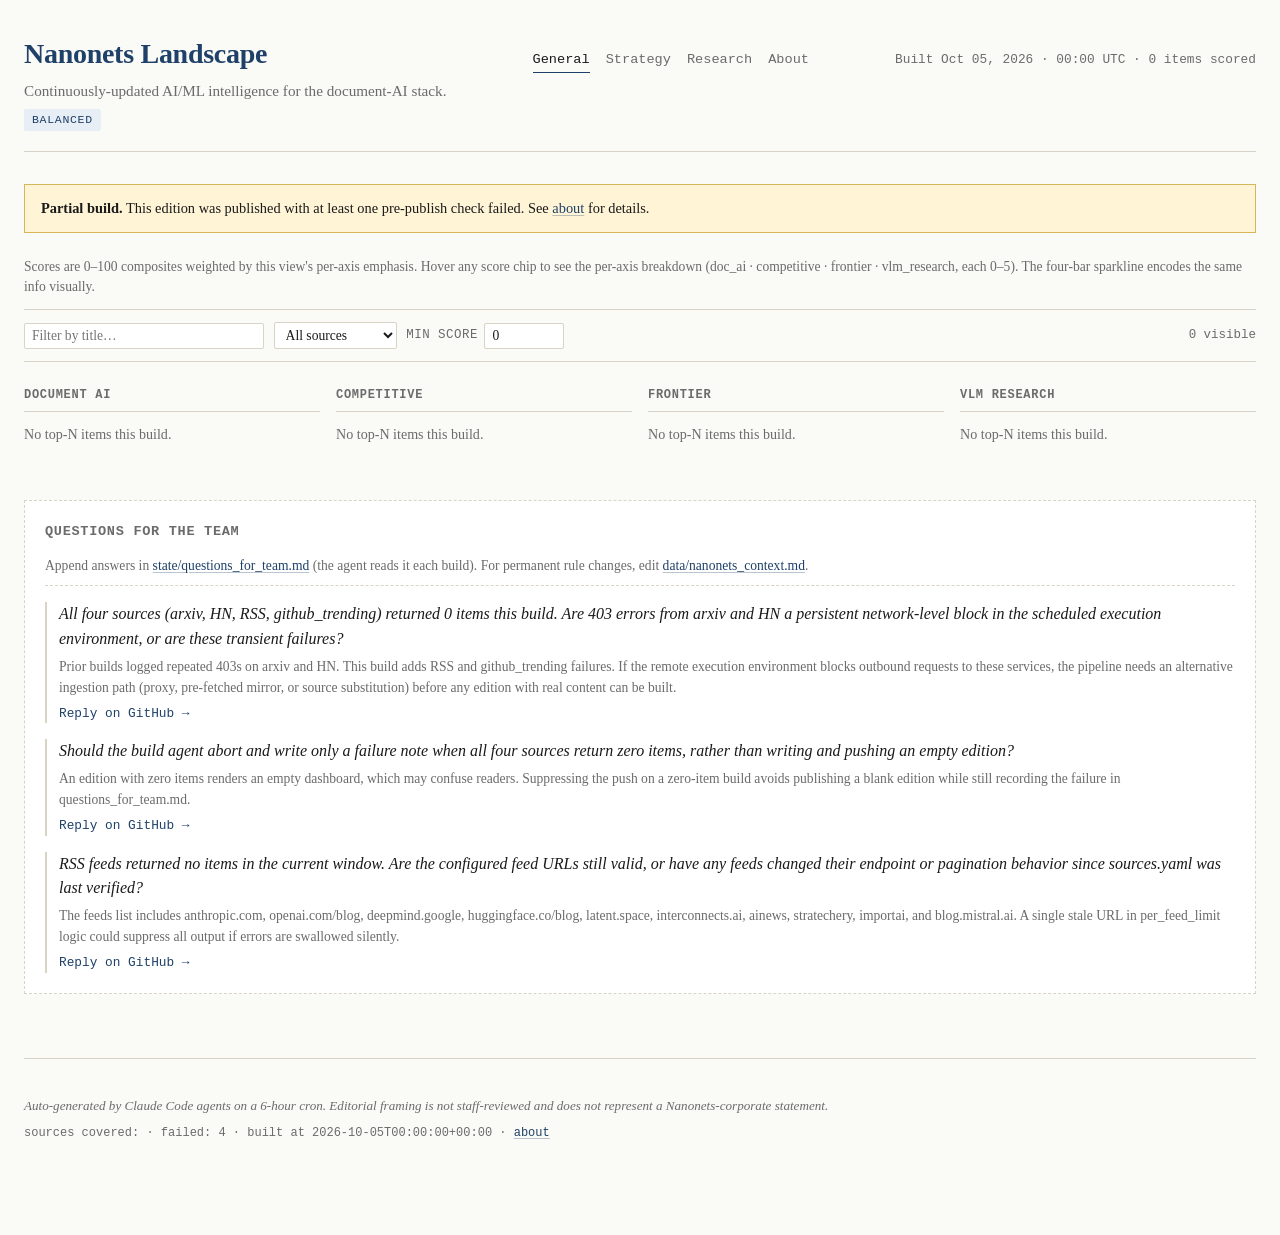
==== commit c915c1da: "build: edition 2026-10-05T00:00:00+00:00 (0 items)" ====
--- a/docs/index.html
+++ b/docs/index.html
@@ -22,7 +22,7 @@
     <a href="for-dl-team.html" >Research</a>
     <a href="about.html">About</a>
   </nav>
-  <span class="built-at">Built Oct 05, 2026 · 13:30 UTC · 3 items scored</span>
+  <span class="built-at">Built Oct 05, 2026 · 00:00 UTC · 0 items scored</span>
 </header>
 
 <div class="partial-banner">
@@ -50,106 +50,24 @@
   <span id="filter-count" class="filter-count"></span>
 </section>
 
-<section class="brief" aria-label="Today's brief">
-  <h2>Patterns this build</h2>
-  <ul>
-    <li>Visual token ordering has become a training-level lever for layout fidelity in document VLMs. DeepSeek-OCR 2&#39;s causal reordering joins FireRed-OCR-2B&#39;s Format-Constrained GRPO and HunyuanOCR-1.5&#39;s RL stack as post-training methods targeting structural correctness rather than accuracy alone.</li>
-    <li>Multi-agent decomposition is converging as an architectural pattern for structured document tasks. Mixture-of-Minds&#39;s planning/coding/answering role split for tables parallels Reducto&#39;s multi-pass agentic correction and LlamaParse Agentic Plus — a convergence on specialized agents for complex extraction.</li>
-    <li>Long-context architectures are positioning as RAG alternatives for enterprise document workflows. SubQ 1M-Preview joins Claude Opus 5.5 (1M context), GPT-6 Astra (1.05M), and Gemini 4 Argon (1M output) in pitching whole-document processing over chunk-and-retrieve. Cost structure, not capability, remains the deciding variable.</li>
-  </ul>
-</section>
 
 <section class="axes" aria-label="Items by axis">
   <div class="axis-col" data-axis="doc_ai">
     <h2>Document AI</h2>
-<article class="item "
-         data-source="arxiv"
-         data-score="68">
-  <div class="item-meta">
-    <span class="item-score"
-          title="doc_ai 4 · competitive 4 · frontier 1 · vlm_research 4 = 68 (this view's weighting)">68</span>
-    <span class="sparkline" aria-hidden="true">
-      <span style="height: 80%"></span><span style="height: 80%"></span><span style="height: 20%"></span><span style="height: 80%"></span>
-    </span>
-    <span class="item-source">arxiv</span>
+      <p class="item-summary">No top-N items this build.</p>
   </div>
-  <p class="item-title">
-    <a href="https://arxiv.org/abs/2601.20552" target="_blank" rel="nofollow noopener noreferrer">DeepSeek-OCR 2: Visual Causal Flow</a>
-  </p>
-  <p class="item-summary">DeepSeek-OCR 2 introduces DeepEncoder V2 for semantically-driven visual token reordering, gaining 3.73% on OmniDocBench v1.5.</p>
-  <div class="framing">
-    <dl>
-      <dt>Product</dt>
-      <dd>A competitor&#39;s architecture gain on OmniDocBench narrows the aggregate margin to OCR-3&#39;s v1.5 score. Layout-aware causal reordering of visual tokens is consolidating as a standard post-training technique in competing pipelines.</dd>
-      <dt>Research</dt>
-      <dd>DeepEncoder V2&#39;s causal token reordering addresses visual reading order — a precondition for structural hallucinations. The OmniDocBench ablation data would be useful to replicate against OCR-3 to assess whether a similar gain is achievable.</dd>
-      <dt>Action</dt>
-      <dd>read in week</dd>
-    </dl>
-  </div>
-  <p class="secondary-axes">also: competitive, vlm_research</p>
-</article>  </div>
   <div class="axis-col" data-axis="competitive">
     <h2>Competitive</h2>
       <p class="item-summary">No top-N items this build.</p>
   </div>
   <div class="axis-col" data-axis="frontier">
     <h2>Frontier</h2>
-<article class="item "
-         data-source="rss"
-         data-score="35">
-  <div class="item-meta">
-    <span class="item-score"
-          title="doc_ai 2 · competitive 1 · frontier 3 · vlm_research 1 = 35 (this view's weighting)">35</span>
-    <span class="sparkline" aria-hidden="true">
-      <span style="height: 40%"></span><span style="height: 20%"></span><span style="height: 60%"></span><span style="height: 20%"></span>
-    </span>
-    <span class="item-source">rss</span>
+      <p class="item-summary">No top-N items this build.</p>
   </div>
-  <p class="item-title">
-    <a href="https://subq.ai/introducing-subq" target="_blank" rel="nofollow noopener noreferrer">SubQ 1M-Preview: Subquadratic Sparse Attention with 12M Token Context Window</a>
-  </p>
-  <p class="item-summary">Subquadratic&#39;s SubQ scales attention linearly to 12M tokens; $29M seed; targets legal, finance, and long-document enterprise workflows.</p>
-  <div class="framing">
-    <dl>
-      <dt>Product</dt>
-      <dd>If linear-scaling attention reaches production quality, it removes the cost cliff that makes million-token document batch processing economically prohibitive. Relevant to multi-document extraction use cases requiring whole-set rather than chunked ingestion.</dd>
-      <dt>Research</dt>
-      <dd>Subquadratic sparse attention is an architecture alternative to RAG chunking for long documents, not a VLM hallucination method. Not directly applicable to current research but informs long-context serving economics.</dd>
-      <dt>Action</dt>
-      <dd>monitor</dd>
-    </dl>
-  </div>
-</article>  </div>
   <div class="axis-col" data-axis="vlm_research">
     <h2>VLM research</h2>
-<article class="item "
-         data-source="arxiv"
-         data-score="56">
-  <div class="item-meta">
-    <span class="item-score"
-          title="doc_ai 3 · competitive 2 · frontier 2 · vlm_research 5 = 56 (this view's weighting)">56</span>
-    <span class="sparkline" aria-hidden="true">
-      <span style="height: 60%"></span><span style="height: 40%"></span><span style="height: 40%"></span><span style="height: 100%"></span>
-    </span>
-    <span class="item-source">arxiv</span>
+      <p class="item-summary">No top-N items this build.</p>
   </div>
-  <p class="item-title">
-    <a href="https://arxiv.org/abs/2510.20176" target="_blank" rel="nofollow noopener noreferrer">Mixture-of-Minds: Multi-Agent Reinforcement Learning for Table Understanding</a>
-  </p>
-  <p class="item-summary">Meta AI MCTS+RL multi-agent framework decomposes table reasoning into planning/coding/answering roles; 62.13% on TableBench, beating o4-mini-high (ACL 2026).</p>
-  <div class="framing">
-    <dl>
-      <dt>Product</dt>
-      <dd>Multi-agent decomposition into specialized roles reduces arithmetic errors and structural hallucinations in table extraction. The approach is architecturally applicable to document table pipelines that currently rely on single-pass VLM inference.</dd>
-      <dt>Research</dt>
-      <dd>MCTS-based rollout generation for RL self-improvement is applicable to phantom-row hallucination mitigation. The pseudo-gold trajectory method is a concrete alternative to supervised fine-tuning for table structural correctness.</dd>
-      <dt>Action</dt>
-      <dd>reproduce</dd>
-    </dl>
-  </div>
-  <p class="secondary-axes">also: doc_ai</p>
-</article>  </div>
 </section>
 
 <aside class="ai-partner" aria-label="Questions from your AI partner">
@@ -161,18 +79,18 @@
     <a href="https://github.com/shehral/nn-landscape/blob/main/data/nanonets_context.md" target="_blank" rel="noopener">data/nanonets_context.md</a>.
   </p>
   <div class="question">
-    <p class="question-text">All four native sources have been blocked for 82+ consecutive builds. The arXiv fix (changing http:// to https:// in ingest.py) was first raised October 5T00:54Z and has not been applied. Is there a scheduled fix date, or should the build agent apply the one-line code change directly?</p>
-    <p class="question-context">The proxy rejects http://export.arxiv.org with 403. Changing to https://export.arxiv.org is a single-line edit to src/landscape/ingest.py. The build agent has write access to the repo. If authorized to apply it, this would likely restore arXiv coverage in the next cycle.</p>
+    <p class="question-text">All four sources (arxiv, HN, RSS, github_trending) returned 0 items this build. Are 403 errors from arxiv and HN a persistent network-level block in the scheduled execution environment, or are these transient failures?</p>
+    <p class="question-context">Prior builds logged repeated 403s on arxiv and HN. This build adds RSS and github_trending failures. If the remote execution environment blocks outbound requests to these services, the pipeline needs an alternative ingestion path (proxy, pre-fetched mirror, or source substitution) before any edition with real content can be built.</p>
     <p class="question-reply"><a href="https://github.com/shehral/nn-landscape/edit/main/state/questions_for_team.md" target="_blank" rel="noopener">Reply on GitHub →</a></p>
   </div>
   <div class="question">
-    <p class="question-text">DeepSeek-OCR 2 (arXiv:2601.20552, submitted January 28, 2026) was not surfaced until this build&#39;s WebSearch fallback — eight months after submission. With arXiv blocked since approximately May 2026, how many OCR and VLM papers from January–April 2026 were missed? A targeted backfill of arXiv:2601–2604 for document-AI keywords would quantify the gap.</p>
-    <p class="question-context">The seen.json confirms 2601.20552 was not previously processed. Prior builds covering January 2026 would have relied on the native arXiv source, which failed around the same time. The January–April 2026 window spans the ACL 2026 and CVPR 2026 submission cycles.</p>
+    <p class="question-text">Should the build agent abort and write only a failure note when all four sources return zero items, rather than writing and pushing an empty edition?</p>
+    <p class="question-context">An edition with zero items renders an empty dashboard, which may confuse readers. Suppressing the push on a zero-item build avoids publishing a blank edition while still recording the failure in questions_for_team.md.</p>
     <p class="question-reply"><a href="https://github.com/shehral/nn-landscape/edit/main/state/questions_for_team.md" target="_blank" rel="noopener">Reply on GitHub →</a></p>
   </div>
   <div class="question">
-    <p class="question-text">OCR-3&#39;s IDP Leaderboard #1 rank (85.9) is uncontested, but OmniDocBench v1.6 has accumulated multiple high-scoring models (TeleOCR 96.91, OvisOCR2 96.47, PaddleOCR-VL-1.6 96.34) without an OCR-3 v1.6 counterpoint. Is OCR-3 submitted to OmniDocBench v1.6, or is there a plan to submit before the v1.6 comparison cohort solidifies in developer benchmarking discussions?</p>
-    <p class="question-context">Scores across OmniDocBench versions are not comparable per context.md. However, developer communities do not consistently apply this caveat, and the absence of a v1.6 score means OCR-3 is absent from the frame of reference for current comparisons. This question has been raised in three prior builds without a response.</p>
+    <p class="question-text">RSS feeds returned no items in the current window. Are the configured feed URLs still valid, or have any feeds changed their endpoint or pagination behavior since sources.yaml was last verified?</p>
+    <p class="question-context">The feeds list includes anthropic.com, openai.com/blog, deepmind.google, huggingface.co/blog, latent.space, interconnects.ai, ainews, stratechery, importai, and blog.mistral.ai. A single stale URL in per_feed_limit logic could suppress all output if errors are swallowed silently.</p>
     <p class="question-reply"><a href="https://github.com/shehral/nn-landscape/edit/main/state/questions_for_team.md" target="_blank" rel="noopener">Reply on GitHub →</a></p>
   </div>
 </aside>
@@ -184,7 +102,7 @@
     statement.
   </p>
   <p class="provenance">
-    sources covered:     · failed: 4 · built at 2026-10-05T13:30:00+00:00
+    sources covered:     · failed: 4 · built at 2026-10-05T00:00:00+00:00
     · <a href="about.html">about</a>
   </p>
 </footer>
